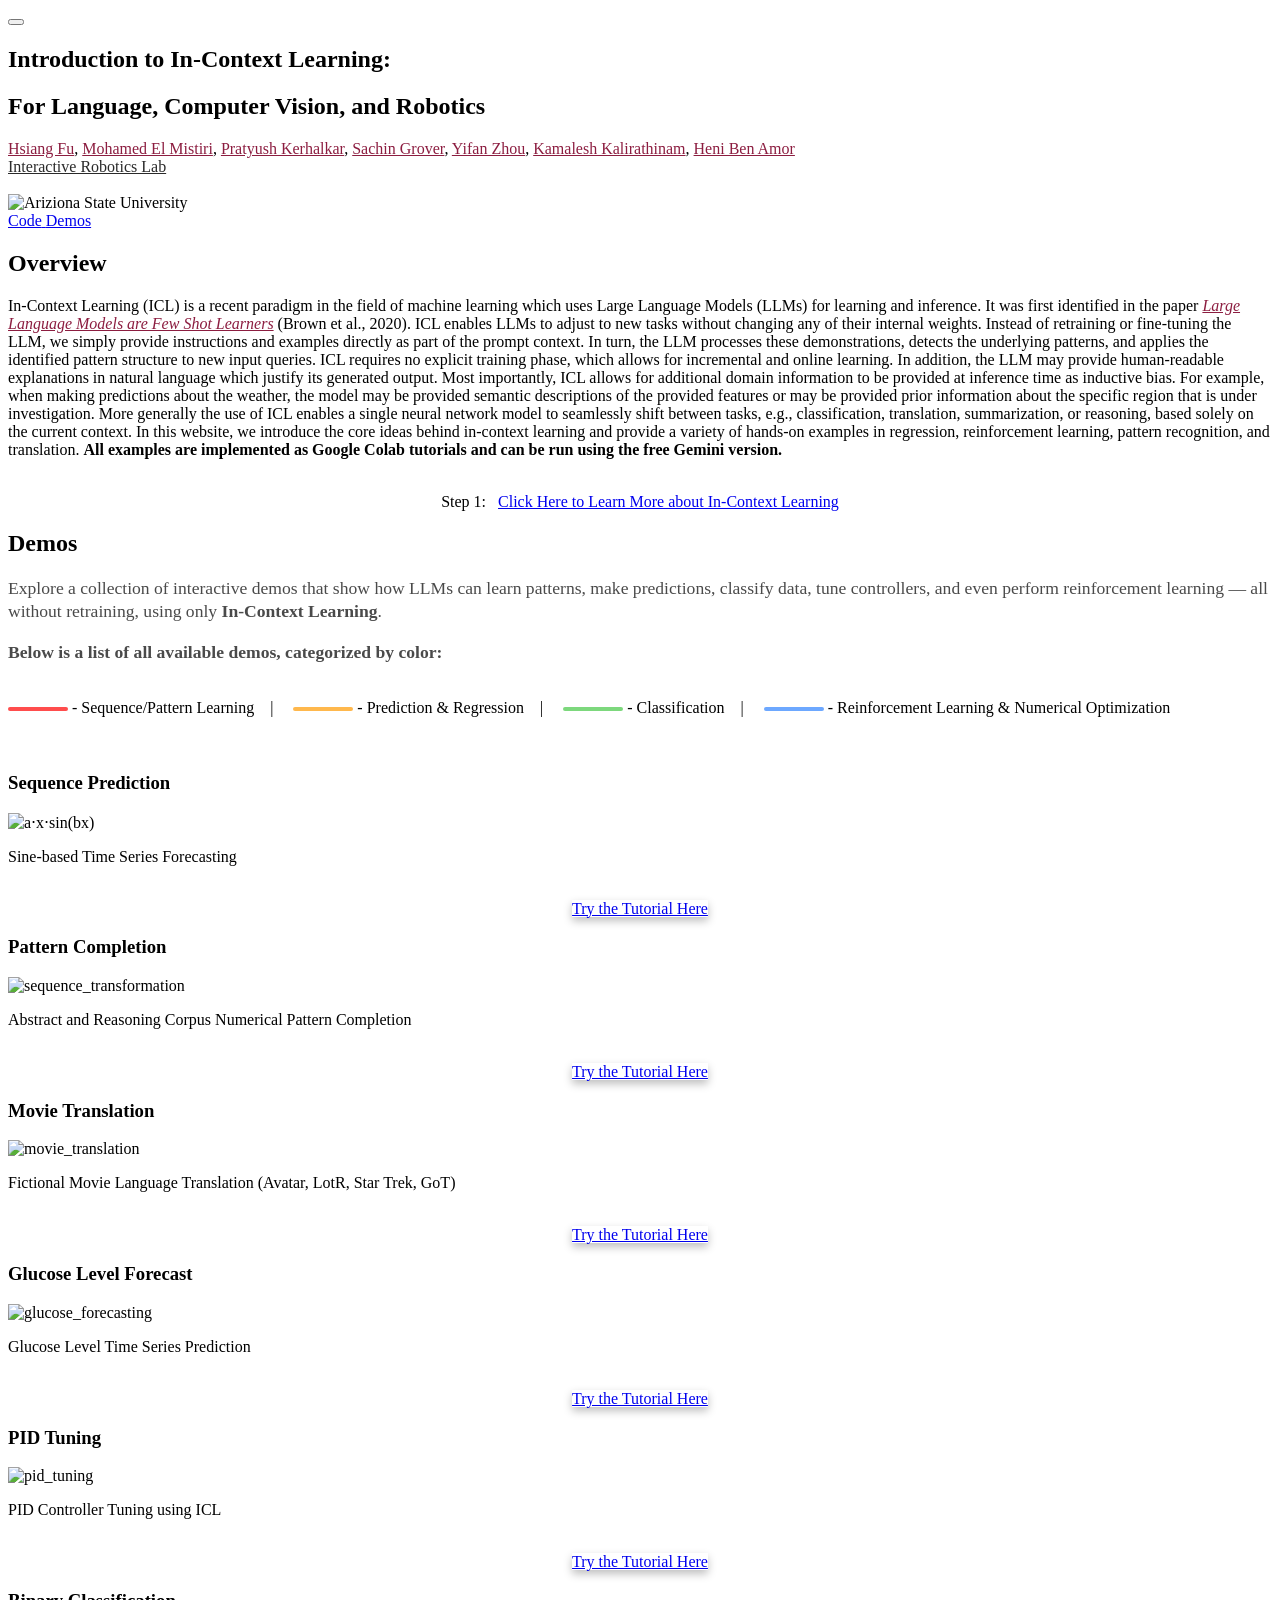
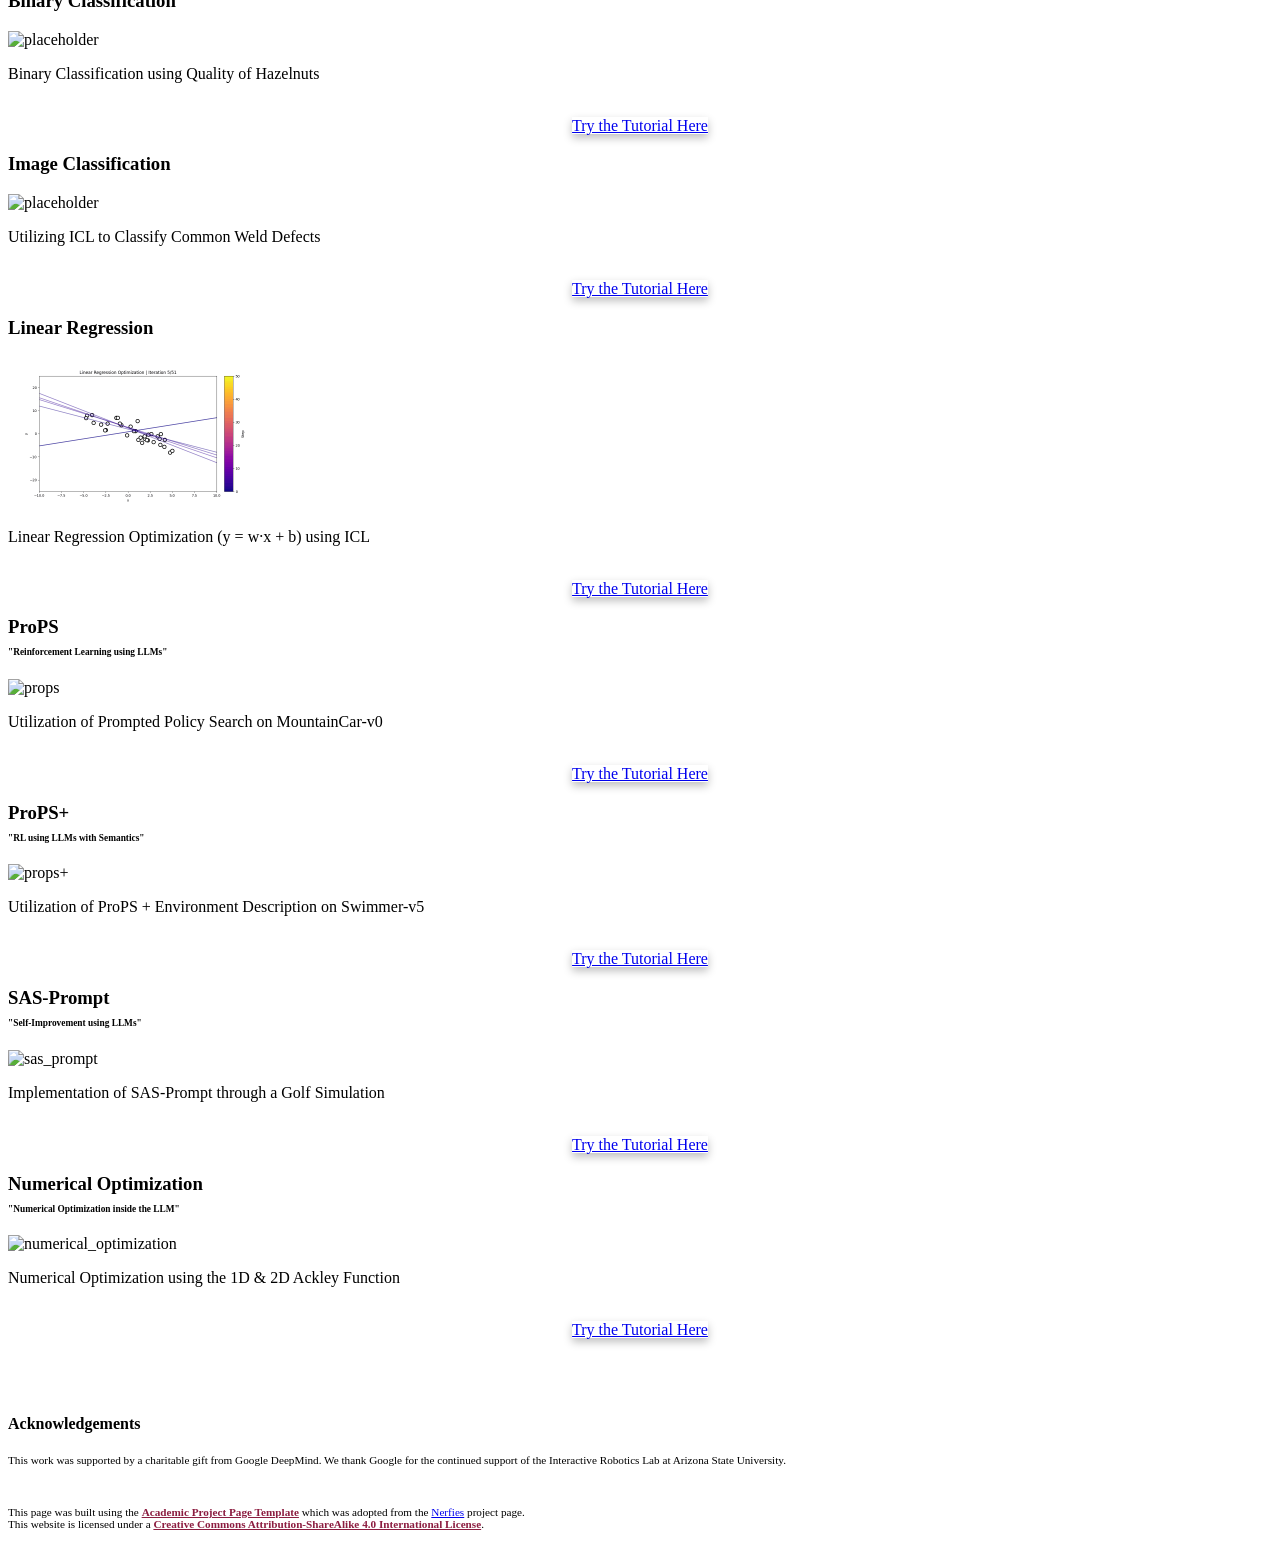
==== index.html @ 49992be2 "updated files" ====
<!DOCTYPE html>
<html lang="en">
<head>
  <!-- Google tag (gtag.js) -->
  <script async src="https://www.googletagmanager.com/gtag/js?id=G-8R92RZCDF8"></script>
  <script>
    window.dataLayer = window.dataLayer || [];
    function gtag(){dataLayer.push(arguments);}
    gtag('js', new Date());

    gtag('config', 'G-8R92RZCDF8');
  </script>
  <meta name="google-site-verification" content="Ns9hbmskQOAKLHHct6Vt-Nfh8nW8oqxbEW1YJyj5n0Y" />
  <meta charset="utf-8">
  <meta name="viewport" content="width=device-width, initial-scale=1">
  
  <!-- Primary Meta Tags -->
  <!-- TODO: Replace with your paper title and author names -->
  <meta name="title" content="Introduction to In-Context Learning - Hsiang Fu, Heni Ben Amor, Mohamed El Mistiri, Pratyush Kerhalkar">
  <!-- TODO: Write a compelling 150-160 character description of your research -->
  <meta name="description" content="BRIEF_DESCRIPTION_OF_YOUR_RESEARCH_CONTRIBUTION_AND_FINDINGS">
  <!-- TODO: Add 5-10 relevant keywords for your research area -->
  <meta name="keywords" content="machine learning, reinforcement Learning, in-context learning, artificial intelligence, computer vision">
  <!-- TODO: List all authors -->
  <meta name="author" content="Hsiang Fu, Heni Ben Amor, Mohamed El Mistiri, Pratyush Kerhalkar, Sachin Grover, Yifan Zhou">
  <meta name="robots" content="index, follow">
  <meta name="language" content="English">
  
  <!-- Open Graph / Facebook -->
  <meta property="og:type" content="article">
  <!-- TODO: Replace with your institution or lab name -->
  <meta property="og:site_name" content="Interactive Robotics Lab, Arizona State University">
  <!-- TODO: Same as paper title above -->
  <meta property="og:title" content="Introduction to In-Context Learning">
  <!-- TODO: Same as description above -->
  <meta property="og:description" content="Introduction to In-Context Learning">
  <!-- TODO: Replace with your actual website URL -->
  <meta property="og:url" content="https://YOUR_DOMAIN.com/YOUR_PROJECT_PAGE">
  
  <!-- TODO: Create a 1200x630px preview image and update path -->
  <meta property="og:image" content="https://YOUR_DOMAIN.com/static/images/social_preview.png">

  <meta property="og:image:width" content="1200">
  <meta property="og:image:height" content="630">
  <meta property="og:image:alt" content="Introduction to In-Context Learning">
  <meta property="article:published_time" content="2024-01-01T00:00:00.000Z">
  <meta property="article:author" content="Hsiang Fu">
  <meta property="article:author" content="Heni Ben Amor">
  <meta property="article:author" content="Mohamed El Mistiri">
  <meta property="article:author" content="Pratyush Kerhalkar">
  <meta property="article:section" content="Research">
  <meta property="article:tag" content="in-context learning">
  <meta property="article:tag" content="machine learning">

  <!-- Twitter -->
  <!-- <meta name="twitter:card" content="summary_large_image"> -->
  <!-- TODO: Replace with your lab/institution Twitter handle -->
  <meta name="twitter:site" content="@YOUR_TWITTER_HANDLE">
  <!-- TODO: Replace with first author's Twitter handle -->
  <meta name="twitter:creator" content="@AUTHOR_TWITTER_HANDLE">
  <!-- TODO: Same as paper title above -->
  <meta name="twitter:title" content="PAPER_TITLE">
  <!-- TODO: Same as description above -->
  <meta name="twitter:description" content="BRIEF_DESCRIPTION_OF_YOUR_RESEARCH_CONTRIBUTION_AND_FINDINGS">
  <!-- TODO: Same as social preview image above -->
  <meta name="twitter:image" content="https://YOUR_DOMAIN.com/static/images/social_preview.png">
  <meta name="twitter:image:alt" content="PAPER_TITLE - Research Preview">

  <!-- Academic/Research Specific -->
  <meta name="citation_title" content="Introduction to In-Context Learning">
  <meta name="citation_author" content="Fu, Hsiang">
  <meta name="citation_author" content="Ben Amor, Heni">
  <meta name="citation_author" content="El Mistiri, Mohamed">
  <meta name="citation_author" content="Kerhalkar, Pratyush">
  <meta name="citation_publication_date" content="2025">
  <meta name="citation_conference_title" content="CONFERENCE_NAME">
  <meta name="citation_pdf_url" content="https://YOUR_DOMAIN.com/static/pdfs/paper.pdf">
  
  <!-- Additional SEO -->
  <meta name="theme-color" content="#2563eb">
  <meta name="msapplication-TileColor" content="#2563eb">
  <meta name="apple-mobile-web-app-capable" content="yes">
  <meta name="apple-mobile-web-app-status-bar-style" content="default">
  
  <!-- Preconnect for performance -->
  <link rel="preconnect" href="https://fonts.googleapis.com">
  <link rel="preconnect" href="https://fonts.gstatic.com" crossorigin>
  <link rel="preconnect" href="https://ajax.googleapis.com">
  <link rel="preconnect" href="https://documentcloud.adobe.com">
  <link rel="preconnect" href="https://cdn.jsdelivr.net">


  <!-- TODO: Replace with your paper title and authors -->
  <title>Home - Introduction to In-Context Learning</title>
  
  <!-- Favicon and App Icons -->
  <link rel="icon" type="image/x-icon" href="static/images/favicon.ico">
  <link rel="apple-touch-icon" href="static/images/favicon.ico">
  
  <!-- Critical CSS - Load synchronously -->
  <link rel="stylesheet" href="static/css/bulma.min.css">
  <link rel="stylesheet" href="static/css/index.css">
  
  <!-- Non-critical CSS - Load asynchronously -->
  <link rel="preload" href="static/css/bulma-carousel.min.css" as="style" onload="this.onload=null;this.rel='stylesheet'">
  <link rel="preload" href="static/css/bulma-slider.min.css" as="style" onload="this.onload=null;this.rel='stylesheet'">
  <link rel="preload" href="static/css/fontawesome.all.min.css" as="style" onload="this.onload=null;this.rel='stylesheet'">
  <link rel="preload" href="https://cdn.jsdelivr.net/gh/jpswalsh/academicons@1/css/academicons.min.css" as="style" onload="this.onload=null;this.rel='stylesheet'">
  
  <!-- Fallback for browsers that don't support preload -->
  <noscript>
    <link rel="stylesheet" href="static/css/bulma-carousel.min.css">
    <link rel="stylesheet" href="static/css/bulma-slider.min.css">
    <link rel="stylesheet" href="static/css/fontawesome.all.min.css">
    
    <link rel="stylesheet" href="https://cdn.jsdelivr.net/gh/jpswalsh/academicons@1/css/academicons.min.css">
  </noscript>
  
  <!-- Fonts - Optimized loading -->
  <link href="https://fonts.googleapis.com/css?family=Google+Sans|Noto+Sans|Castoro" rel="stylesheet">
  
  <!-- Defer non-critical JavaScript -->
  <script defer src="https://ajax.googleapis.com/ajax/libs/jquery/3.5.1/jquery.min.js"></script>
  <script defer src="https://documentcloud.adobe.com/view-sdk/main.js"></script>
  <script defer src="static/js/fontawesome.all.min.js"></script>
  <script defer src="static/js/bulma-carousel.min.js"></script>
  <script defer src="static/js/bulma-slider.min.js"></script>
  <script defer src="static/js/index.js"></script>
  
  <!-- Structured Data for Academic Papers -->
  <script type="application/ld+json">
  {
    "@context": "https://schema.org",
    "@type": "ScholarlyArticle",
    "headline": "PAPER_TITLE",
    "description": "BRIEF_DESCRIPTION_OF_YOUR_RESEARCH_CONTRIBUTION_AND_FINDINGS",
    "author": [
      {
        "@type": "Person",
        "name": "Hsiang Fu",
        "affiliation": {
          "@type": "Interactive Robotics Lab",
          "name": "Arizona State University"
        }
      },
      {
        "@type": "Person",
        "name": "Heni Ben Amor",
        "affiliation": {
          "@type": "Interactive Robotics Lab",
          "name": "Arizona State University"
        }
      }
    ],
    "datePublished": "2025-11-27",
    "url": "https://YOUR_DOMAIN.com/YOUR_PROJECT_PAGE",
    "image": "https://YOUR_DOMAIN.com/static/images/social_preview.png",
    "keywords": ["KEYWORD1", "KEYWORD2", "KEYWORD3", "machine learning", "computer vision"],
    "abstract": "FULL_ABSTRACT_TEXT_HERE",
    "citation": "BIBTEX_CITATION_HERE",
    "isAccessibleForFree": true,
    "license": "https://creativecommons.org/licenses/by/4.0/",
    "mainEntity": {
      "@type": "WebPage",
      "@id": "https://YOUR_DOMAIN.com/YOUR_PROJECT_PAGE"
    },
    "about": [
      {
        "@type": "Thing",
        "name": "RESEARCH_AREA_1"
      },
      {
        "@type": "Thing", 
        "name": "RESEARCH_AREA_2"
      }
    ]
  }
  </script>
  
  <!-- Website/Organization Structured Data -->
  <script type="application/ld+json">
  {
    "@context": "https://schema.org",
    "@type": "Organization",
    "name": "INSTITUTION_OR_LAB_NAME",
    "url": "https://YOUR_INSTITUTION_WEBSITE.com",
    "logo": "https://YOUR_DOMAIN.com/static/images/favicon.ico",
    "sameAs": [
      "https://twitter.com/YOUR_TWITTER_HANDLE",
      "https://github.com/YOUR_GITHUB_USERNAME"
    ]
  }
  </script>
</head>
<body>


  <!-- Scroll to Top Button -->
  <button class="scroll-to-top" onclick="scrollToTop()" title="Scroll to top" aria-label="Scroll to top">
    <i class="fas fa-chevron-up"></i>
  </button>

  <main id="main-content">
  <section class="nerd" >
    <div class="nerd-body">
      <div class="container is-max-desktop">
        <div class="columns is-centered">
          <div class="column has-text-centered">
            <!-- TODO: Replace with your paper title -->
            <h1 class="title is-1 publication-title">Introduction to In-Context Learning:</h1>
            <h2 class="title is-2">For Language, Computer Vision, and Robotics</h2>
            <div class="is-size-5 publication-authors">
              <!-- TODO: Replace with your paper authors and their personal links -->
              <span class="author-block">
                <a href="https://hsiang-fu.github.io/" target="_blank" style="color: #8C1D40 !important;">Hsiang Fu</a>,</span>
              <span class="author-block">
                <a href="https://mohamedelmistiri.github.io/" target="_blank" style="color: #8C1D40 !important;">Mohamed El Mistiri</a>,</span>
              <span class="author-block">
                <a href="https://k-pratyush.github.io/" target="_blank" style="color: #8C1D40 !important;">Pratyush Kerhalkar</a>,</span>
              <span class="author-block">
                <a href="https://sachingrover211.github.io/" target="_blank" style="color: #8C1D40 !important;">Sachin Grover</a>,</span>
              <span class="author-block">
                <a href="https://yifanzhou.com/" target="_blank" style="color: #8C1D40 !important;">Yifan Zhou</a>,</span>
              <span class="author-block">
                <a href="https://scholar.google.com/citations?user=zAAmfKkAAAAJ&hl=en" target="_blank" style="color: #8C1D40 !important;">Kamalesh Kalirathinam</a>,</span>
              <span class="author-block">
                <a href="https://henibenamor.weebly.com/" target="_blank" style="color: #8C1D40 !important;">Heni Ben Amor</a></span>
            </div>
                  <div class="is-size-5 publication-authors-1">
                    <!-- TODO: Replace with your institution and conference/journal info -->
                    <span class="author-block"><a href="https://interactive-robotics.engineering.asu.edu/" target="_blank" style="color: #2a2a2a !important;">Interactive Robotics Lab</a></span>
                    <!-- TODO: Remove this line if no equal contribution -->
                    <!-- <span class="eql-cntrb"><small><br><sup>*</sup>Indicates Equal Contribution</small></span> -->
                     <br>
                     <br>
                     <img src="static/images/asu.png" alt="Ariziona State University" style="height: 50px;">
                  </div>

                  <div class="column has-text-centered">
                    <div class="publication-links">
                         <!-- TODO: Update with your arXiv paper ID -->
                      <span class="link-block">
                        <a href="https://github.com/hsiang-fu/icl_demos" target="_blank"
                        class="external-link button is-normal is-rounded is-dark">
                        <span class="icon">
                          <i class="fab fa-github"></i>
                        </span>
                        <span>Code</span>
                      </a>
                    </span>

                    <!-- TO REMOVE! -->
                    <span class="link-block">
                      <a href="https://drive.google.com/drive/folders/1NFf7mnk8v5Z3A2JeIBdeNt-ifKLDQEXW?usp=sharing" target="_blank"
                      class="external-link button is-normal is-rounded is-dark">
                      <span class="icon">
                        <i class="fab fa-google-drive"></i>
                      </span>
                      <span>Demos</span>
                    </a>
                  </span>
            </div>
          </div>
        </div>
      </div>
    </div>
  </div>
</section>


<!-- Paper abstract -->
<section class="section hero is-white">
  <div class="container is-max-desktop">
    <div class="columns is-centered has-text-centered">
      <div class="column is-six-sevenths">
        <h2 class="title is-3">Overview</h2>
        <div class="content has-text-justified" style="align-items: stretch;">
          <p>
            In-Context Learning (ICL) is a recent paradigm in the field of machine learning which uses Large Language Models (LLMs) for learning and inference. It was first identified in the paper <a href="https://arxiv.org/pdf/2005.14165" target="_blank" style="color: #8C1D40;"><i>Large Language Models are Few Shot Learners</i></a> (Brown et al., 2020). ICL enables LLMs to adjust to new tasks without changing any of their internal weights. Instead of retraining or fine-tuning the LLM, we simply provide instructions and examples directly as part of the prompt context. In turn, the LLM processes these demonstrations, detects the underlying patterns, and applies the identified pattern structure to new input queries. ICL requires no explicit training phase, which allows for incremental and online learning. In addition, the LLM may provide human-readable explanations in natural language which justify its generated output. Most importantly, ICL allows for additional domain information to be provided at inference time as inductive bias. For example, when making predictions about the weather, the model may be provided semantic descriptions of the provided features or may be provided prior information about the specific region that is under investigation. More generally the use of ICL enables a single neural network model to seamlessly shift between tasks, e.g., classification, translation, summarization, or reasoning, based solely on the current context. In this website, we introduce the core ideas behind in-context learning and provide a variety of hands-on examples in regression, reinforcement learning, pattern recognition, and translation. <strong>All examples are implemented as Google Colab tutorials and can be run using the free Gemini version.</strong>
          </p>
        </div>
        <br>
      </div>
    </div>
  </div>
<div class="column has-text-centered">
  <div class="publication-links">
    <span class="link-block" style="display: flex; align-items: center; justify-content: center; gap: 12px;">
      <span class="title is-4" style="margin: 0;">Step 1:</span>
      <a href="intro.html" class="external-link button is-normal is-rounded is-dark">
        <span class="icon">
          <i class="fas fa-terminal"></i>
        </span>
        <span>Click Here to Learn More about In-Context Learning</span>
      </a>
    </span>
  </div>
</div>
</section>
<!-- End paper abstract -->

<!-- Paper Demos -->
<section class="section hero is-white">
  <div class="container is-max-desktop">
    <div class="columns is-centered has-text-centered">
      <div class="column is-six-sevenths">
        <h2 class="title is-3 has-text-centered">Demos</h2>
        <div class="content has-text-centered" style="align-items: stretch;">
          <p style="font-size: 1.1rem; line-height: 1.3; color: #4A4A4A;">
            Explore a collection of interactive demos that show how LLMs can learn patterns, make predictions, classify data, tune controllers, and even perform reinforcement learning — all without retraining, using only <strong>In-Context Learning</strong>. 
          <p style="font-size: 1.1rem; line-height: 1.3; color: #4A4A4A;">
          <b>Below is a list of all available demos, categorized by color:</b>
        </p>
      </div>
    </div>
  </div>
  </div>
  <div class="container has-text-centered">
    <br>
      <span style="display:inline-block; width:60px; height:4px; background:#FF4D4D; border-radius:2px; vertical-align:middle;"></span> - Sequence/Pattern Learning<span>&emsp;</span>|<span>&emsp;</span>
      <span style="display:inline-block; width:60px; height:4px; background:#FFB84D; border-radius:2px; vertical-align:middle;"></span> - Prediction & Regression<span>&emsp;</span>|<span>&emsp;</span>
      <span style="display:inline-block; width:60px; height:4px; background:#7DD87D; border-radius:2px; vertical-align:middle;"></span> - Classification<span>&emsp;</span>|<span>&emsp;</span>
      <span style="display:inline-block; width:60px; height:4px; background:#6DA8FF; border-radius:2px; vertical-align:middle;"></span> - Reinforcement Learning & Numerical Optimization
    
    <br>
    <br>
    <br>
    <div class="columns is-multiline">

      <div class="column is-one-fourth">
        <div class="box has-text-centered" style="height: 100%;">
          <h3 class="title is-10 has-text-centered">Sequence Prediction</h3>
          <img src="static/images/sequence_completion_axsin(bx).gif" alt="a⋅x⋅sin(bx)">
          <p>Sine-based Time Series Forecasting</p>
          <br>
          <div align="center">
            <a href="https://colab.research.google.com/drive/1GSsmx1Ms5-RnfafRm6qGohgaVgyrSi0W?usp=sharing"
              target="_blank"
              class="external-link button is-normal is-rounded is-dark"
              style="box-shadow: 0 4px 8px rgba(0,0,0,0.25);">
              <span class="icon">
                <i class="fa fa-file"></i>
              </span>
              <span>Try the Tutorial Here</span>
            </a>
          </div>
        </div>
      </div>

      <div class="column is-one-fourth">
        <div class="box has-text-centered" style="height: 100%;">
          <h3 class="title is-10 has-text-centered">Pattern Completion</h3>
          <img src="static/images/sequence_transformation_example.png" alt="sequence_transformation" style="height: 150px;">
          <p>Abstract and Reasoning Corpus Numerical Pattern Completion</p>

          <br>
          <div align="center">
            <a href="https://colab.research.google.com/drive/1buA3TM0VWCR_8x3KT0ZzQnt0uEt3poIa?usp=sharing"
              target="_blank"
              class="external-link button is-normal is-rounded is-dark"
              style="box-shadow: 0 4px 8px rgba(0,0,0,0.25);">
              <span class="icon">
                <i class="fa fa-file"></i>
              </span>
              <span>Try the Tutorial Here</span>
            </a>
          </div>
        </div>
      </div>

      <div class="column is-one-fourth">
        <div class="box has-text-centered" style="height: 100%;">
          <h3 class="title is-10 has-text-centered">Movie Translation</h3>
          <img src="static/images/translations.png" alt="movie_translation" style="height: 150px;">
          <p>Fictional Movie Language Translation (Avatar, LotR, Star Trek, GoT)</p>

          <br>
          <div align="center">
            <a href="https://colab.research.google.com/drive/1YZzoJ5VnTLUdf9G0Yz2hgo0XL5IcAEDm?usp=sharing"
              target="_blank"
              class="external-link button is-normal is-rounded is-dark"
              style="box-shadow: 0 4px 8px rgba(0,0,0,0.25);">
              <span class="icon">
                <i class="fa fa-file"></i>
              </span>
              <span>Try the Tutorial Here</span>
            </a>
          </div>
        </div>
      </div>

      <div class="column is-one-fourth">
        <div class="box has-text-centered" style="height: 100%;">
          <h3 class="title is-11 has-text-centered" >Glucose Level Forecast</h3>
          <img src="static/images/glucose_prediction_1.png" alt="glucose_forecasting" style="height: 170px;">
          <p>Glucose Level Time Series Prediction</p>

          <br>
          <div align="center">
            <a href="https://colab.research.google.com/drive/1H9d4L6nRtwdMAzK74TMEHPhXP1jiWOwB?usp=sharing"
              target="_blank"
              class="external-link button is-normal is-rounded is-dark"
              style="box-shadow: 0 4px 8px rgba(0,0,0,0.25);">
              <span class="icon">
                <i class="fa fa-file"></i>
              </span>
              <span>Try the Tutorial Here</span>
            </a>
          </div>
        </div>
      </div>

      <div class="column is-one-fourth">
        <div class="box has-text-centered" style="height: 100%;">
          <h3 class="title is-14 has-text-centered">PID Tuning</h3>
          <img src="static/images/pid_tuning.png" alt="pid_tuning" style="height: 170px;">
          <p>PID Controller Tuning using ICL</p>

          <br>
          <div align="center">
            <a href="https://colab.research.google.com/drive/1-i77JAvwwk8y8V0UahxwJhpEOShaMzIN?usp=sharing"
              target="_blank"
              class="external-link button is-normal is-rounded is-dark"
              style="box-shadow: 0 4px 8px rgba(0,0,0,0.25);">
              <span class="icon">
                <i class="fa fa-file"></i>
              </span>
              <span>Try the Tutorial Here</span>
            </a>
          </div>
        </div>
      </div>

      <div class="column is-one-fourth">
        <div class="box has-text-centered" style="height: 100%;">
          <h3 class="title is-12 has-text-centered">Binary Classification</h3>
          <img src="static/images/binary_classification.png" alt="placeholder" style="height: 150px;">
          <p>Binary Classification using Quality of Hazelnuts</p>

          <br>
          <div align="center">
            <a href="https://colab.research.google.com/drive/188FsxIqfm_zZ809XpHWt1dpV0eWcCR2L?usp=sharing"
              target="_blank"
              class="external-link button is-normal is-rounded is-dark"
              style="box-shadow: 0 4px 8px rgba(0,0,0,0.25);">
              <span class="icon">
                <i class="fa fa-file"></i>
              </span>
              <span>Try the Tutorial Here</span>
            </a>
          </div>
        </div>
      </div>

      <div class="column is-one-fourth">
        <div class="box has-text-centered" style="height: 100%;">
          <h3 class="title is-12 has-text-centered">Image Classification</h3>
          <img src="static/images/weld_defects.png" alt="placeholder" style="height: 150px;">
          <p>Utilizing ICL to Classify Common Weld Defects</p>

          <br>
          <div align="center">
            <a href="https://colab.research.google.com/drive/1z-_mY-IYXp1E1P8TlnKk1wSeEk5Ly6pL?usp=sharing"
              target="_blank"
              class="external-link button is-normal is-rounded is-dark"
              style="box-shadow: 0 4px 8px rgba(0,0,0,0.25);">
              <span class="icon">
                <i class="fa fa-file"></i>
              </span>
              <span>Try the Tutorial Here</span>
            </a>
          </div>
        </div>
      </div>


      <div class="column is-one-fourth">
        <div class="box has-text-centered" style="height: 100%;">
          <h3 class="title is-11 has-text-centered">Linear Regression</h3>
          <img src="static/images/linear_regression.gif" alt="linear_regression" style="height: 150px;">
          <p>Linear Regression Optimization (y = w·x + b) using ICL</p>

          <br>
          <div align="center">
            <a href="https://colab.research.google.com/drive/15i2-DoPTyb_LOV5EmRkna3efJCpbkN5o?usp=sharing"
              target="_blank"
              class="external-link button is-normal is-rounded is-dark"
              style="box-shadow: 0 4px 8px rgba(0,0,0,0.25);">
              <span class="icon">
                <i class="fa fa-file"></i>
              </span>
              <span>Try the Tutorial Here</span>
            </a>
          </div>
        </div>
      </div>


      <div class="column is-one-fourth">
        <div class="box has-text-centered" style="height: 100%;">
          <h3 class="title is-14 has-text-centered">ProPS<br>
            <span style="font-size: 0.5em;">"Reinforcement Learning using LLMs"</span>
          </h3>
          <img src="static/images/mountain_car.gif" alt="props" style="height: 150px;">
          <p>Utilization of Prompted Policy Search on MountainCar-v0</p>

          <br>
          <div align="center">
            <a href="https://colab.research.google.com/drive/1jM3X1va2hkoewPUAtGxAAEeYndSoB9ey?usp=sharing"
              target="_blank"
              class="external-link button is-normal is-rounded is-dark"
              style="box-shadow: 0 4px 8px rgba(0,0,0,0.25);">
              <span class="icon">
                <i class="fa fa-file"></i>
              </span>
              <span>Try the Tutorial Here</span>
            </a>
          </div>
        </div>
      </div>

      <div class="column is-one-fourth">
        <div class="box has-text-centered" style="height: 100%;">
          <h3 class="title is-14 has-text-centered">ProPS+<br>
            <span style="font-size: 0.5em;">"RL using LLMs with Semantics"</span>
          </h3>
          <img src="static/images/swimmer.gif" alt="props+" style="height: 150px;">
          <p>Utilization of ProPS + Environment Description on Swimmer-v5</p>

          <br>
          <div align="center">
            <a href="https://colab.research.google.com/drive/1QPdc9foXzIj-NlY0z5hBqKwfxIF5tQOp?usp=sharing"
              target="_blank"
              class="external-link button is-normal is-rounded is-dark"
              style="box-shadow: 0 4px 8px rgba(0,0,0,0.25);">
              <span class="icon">
                <i class="fa fa-file"></i>
              </span>
              <span>Try the Tutorial Here</span>
            </a>
          </div>
        </div>
      </div>

      <div class="column is-one-fourth">
        <div class="box has-text-centered" style="height: 100%;">
          <h3 class="title is-14 has-text-centered">SAS-Prompt<br>
            <span style="font-size: 0.5em;">"Self-Improvement using LLMs"</span>
          </h3>
          <img src="static/images/golf_robot.gif" alt="sas_prompt" style="height: 150px;">
          <p>Implementation of SAS-Prompt through a Golf Simulation</p>

          <br>
          <div align="center">
            <a href="https://colab.research.google.com/drive/187PwBsrodSKbdU-7j5L5AVfw832tXOZ8?usp=sharing"
              target="_blank"
              class="external-link button is-normal is-rounded is-dark"
              style="box-shadow: 0 4px 8px rgba(0,0,0,0.25);">
              <span class="icon">
                <i class="fa fa-file"></i>
              </span>
              <span>Try the Tutorial Here</span>
            </a>
          </div>
        </div>
      </div>

      <div class="column is-one-fourth">
        <div class="box has-text-centered" style="height: 100%;">
          <h3 class="title is-14 has-text-centered">Numerical Optimization <br>
            <span style="font-size: 0.5em;">"Numerical Optimization inside the LLM"</span>
          </h3>
          <img src="static/images/numerical_optimization.gif" alt="numerical_optimization" style="height: 150px;">
          <p>Numerical Optimization using the 1D & 2D Ackley Function</p>

          <br>
          <div align="center">
            <a href="https://colab.research.google.com/drive/1wycQA14rN1Hb5JFN8gXiimqYzdE7sOnO?usp=sharing"
              target="_blank"
              class="external-link button is-normal is-rounded is-dark"
              style="box-shadow: 0 4px 8px rgba(0,0,0,0.25);">
              <span class="icon">
                <i class="fa fa-file"></i>
              </span>
              <span>Try the Tutorial Here</span>
            </a>
          </div>
        </div>
      </div>
    </div>
  </div>
    <br>
  <br>
  <br>
</section>
  <!-- Demos for all 12 blocks -->

<!-- <section class="section hero is-light">
  <div class="container">
      <div class="column is-six-sevenths">
        <div class="content has-text-centered">
          
        </div>
      </div>
  </div>
</section> -->


<section class="section hero is-light">
  <div class="container">
      <div class="column is-six-sevenths">
        <div class="content has-text-centered">
          <h4>Acknowledgements</h4>
          <p style="font-size: 0.7rem;">
            This work was supported by a charitable gift from Google DeepMind. We thank Google for the continued support of the Interactive Robotics Lab at Arizona State University. 
           </p>
           <br>
          <p style="font-size: 0.7rem;">
            This page was built using the <a href="https://github.com/eliahuhorwitz/Academic-project-page-template" target="_blank" style="color: #8C1D40 !important;"><strong>Academic Project Page Template</strong></a> which was adopted from the <a href="https://nerfies.github.io" target="_blank">Nerfies</a> project page.
            <br> This website is licensed under a <a rel="license"  href="http://creativecommons.org/licenses/by-sa/4.0/" target="_blank" style="color: #8C1D40 !important;"><strong>Creative Commons Attribution-ShareAlike 4.0 International License</strong></a>.
          </p>
        </div>
      </div>
  </div>
</section>

<!-- Statcounter tracking code -->
  
<!-- You can add a tracker to track page visits by creating an account at statcounter.com -->

    <!-- End of Statcounter Code -->

<script>
  const objectives = [
    { name: "One", image: "static/images/sequence_transformation_1.png" },
    { name: "Two", image: "static/images/sequence_transformation_2.png" },
    { name: "Three", image: "static/images/sequence_transformation_3.png" },
    { name: "Four", image: "static/images/sequence_transformation_4.png" },
  ];

  let currentIndex = 0;

  function updateGlobalIndex(direction) {
    currentIndex = (currentIndex + direction + objectives.length) % objectives.length;
    const { name, image } = objectives[currentIndex];
    document.getElementById("displayedImage").src = image;
    document.getElementById("objectiveText").textContent = `Task ${name}`;
  }
</script>

  </body>
  </html>
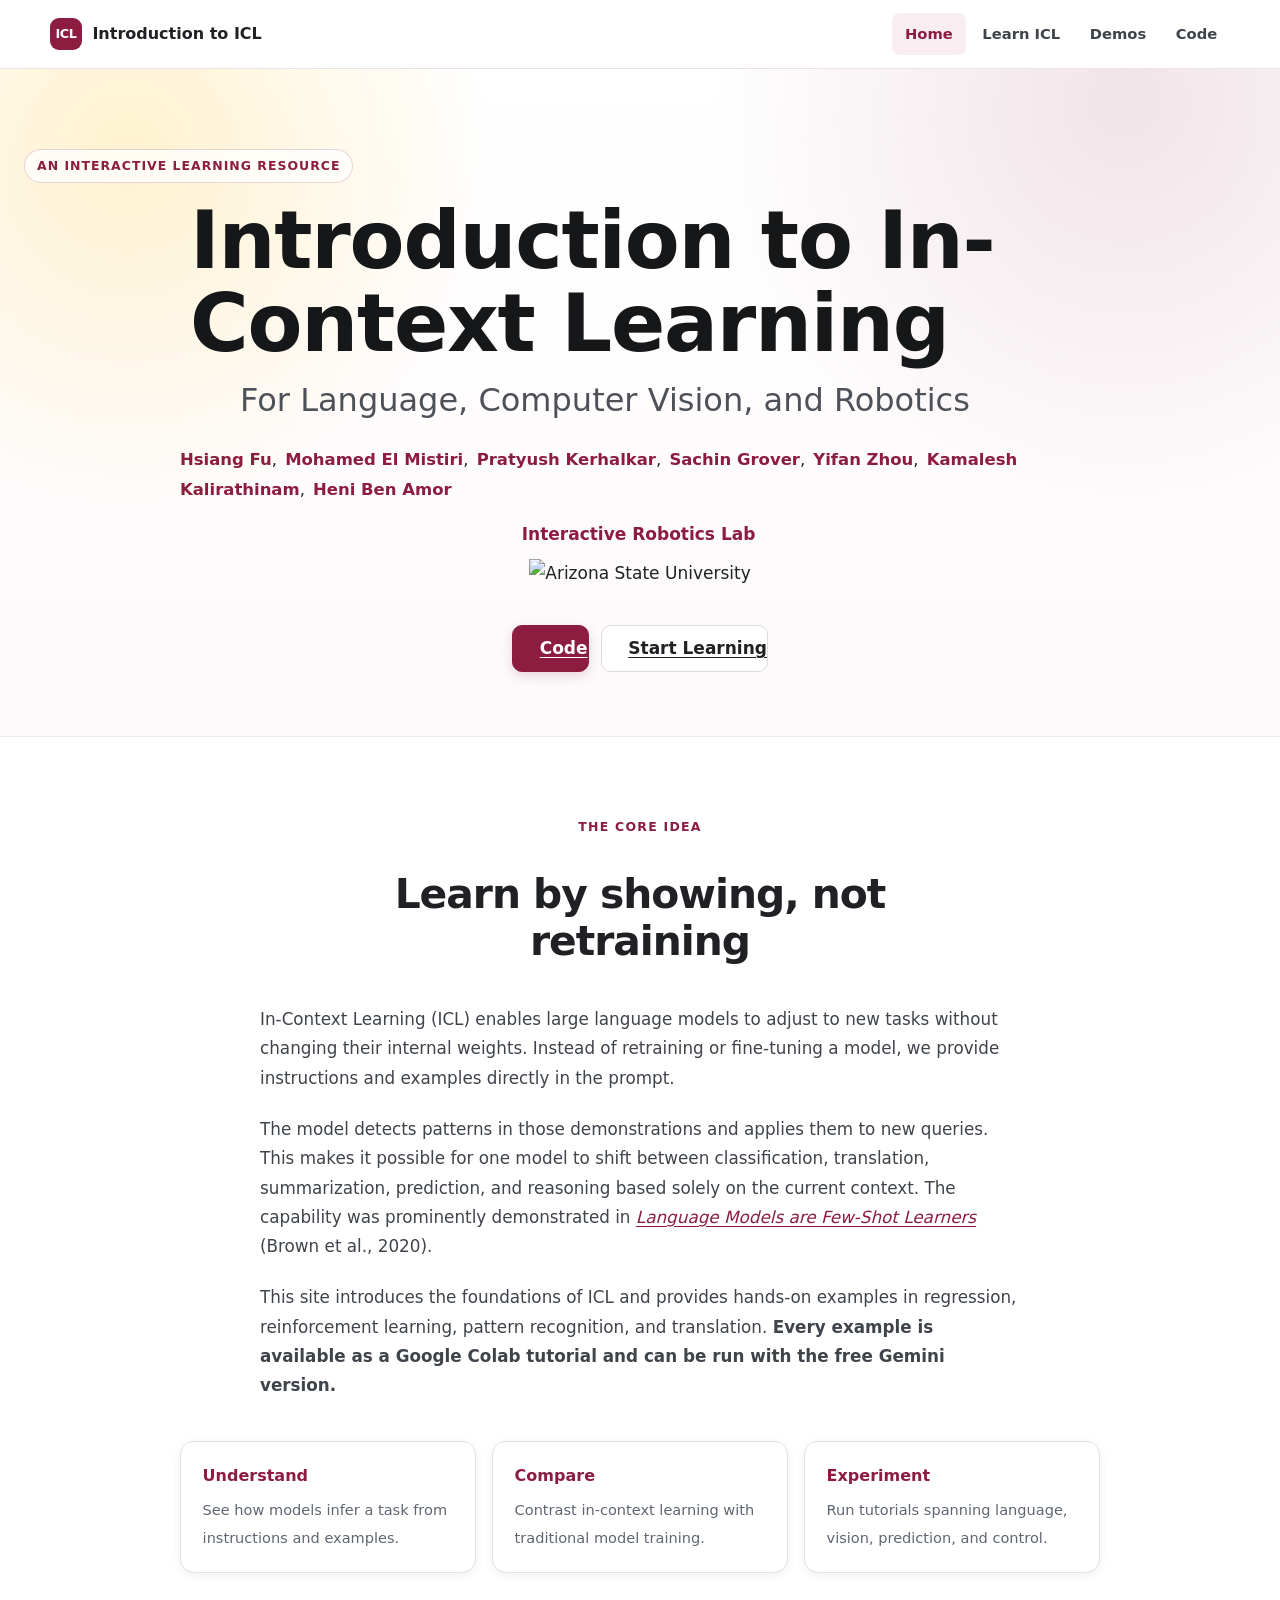
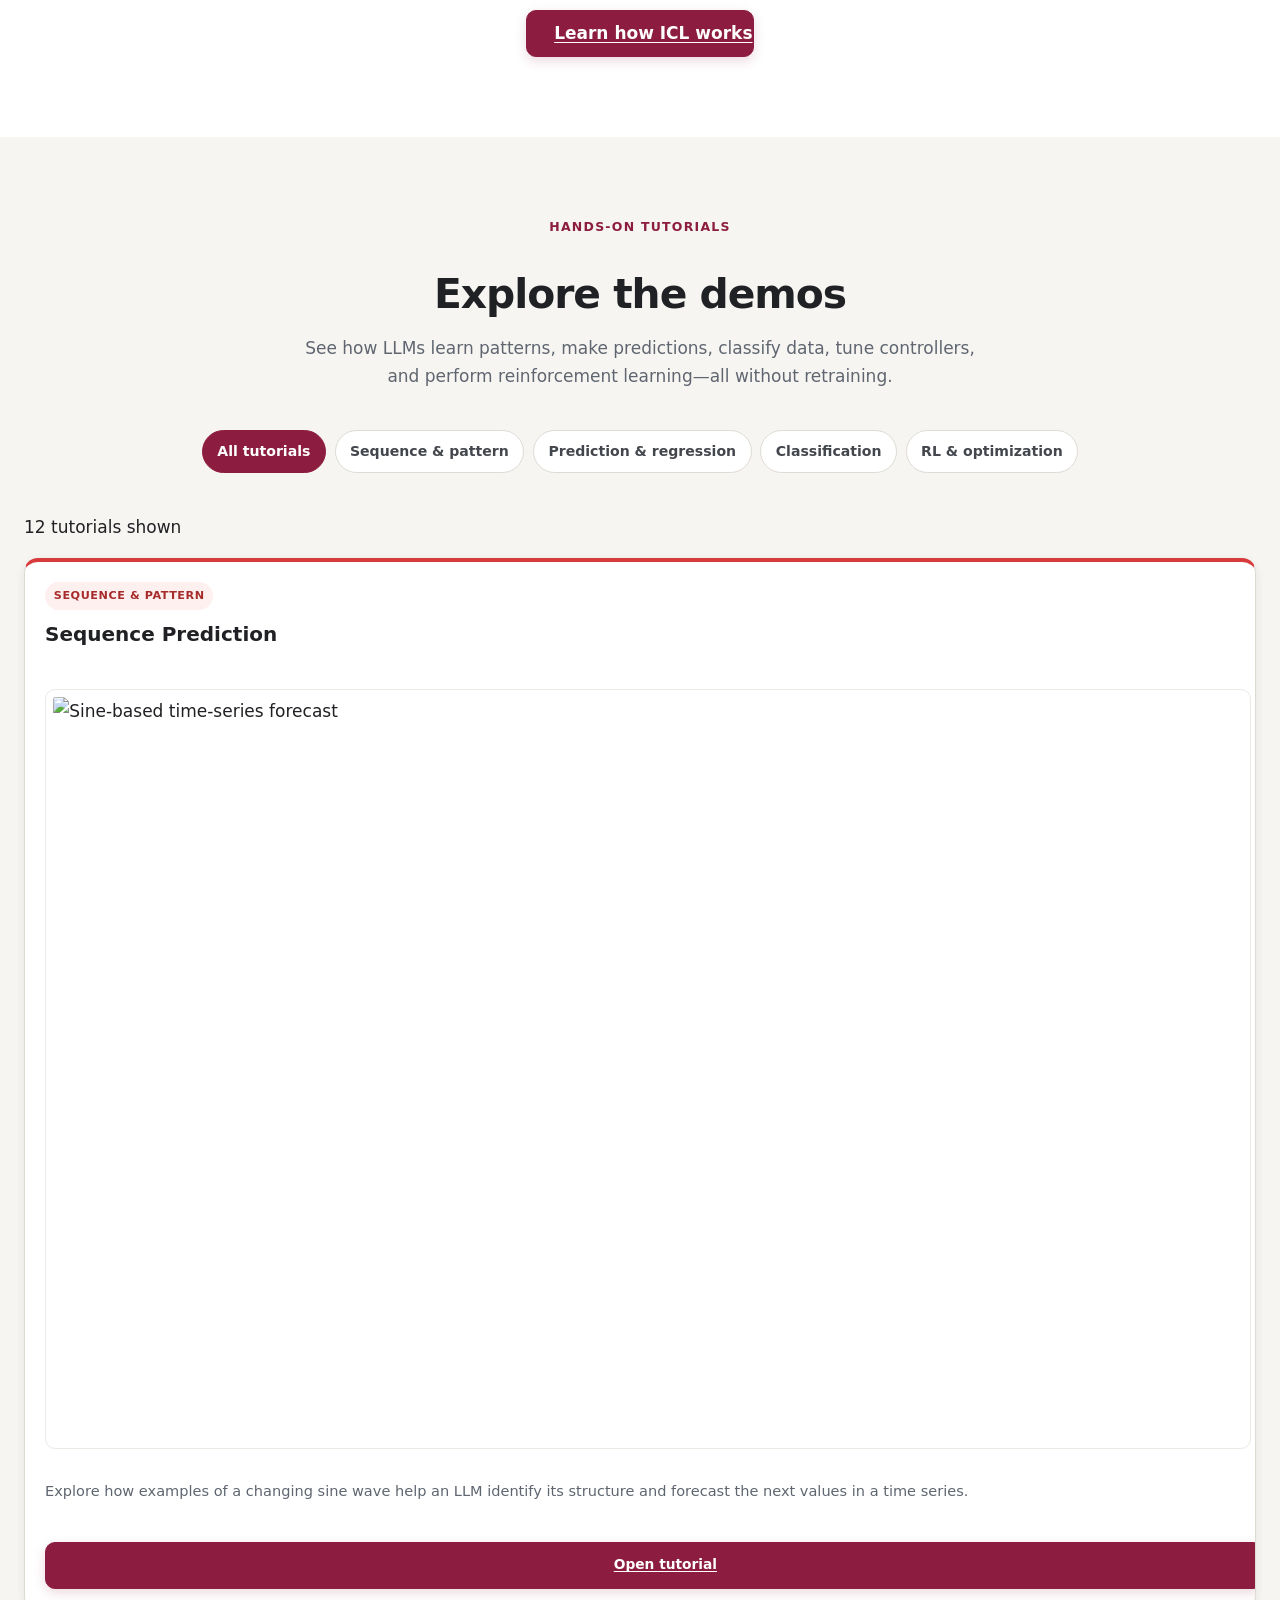
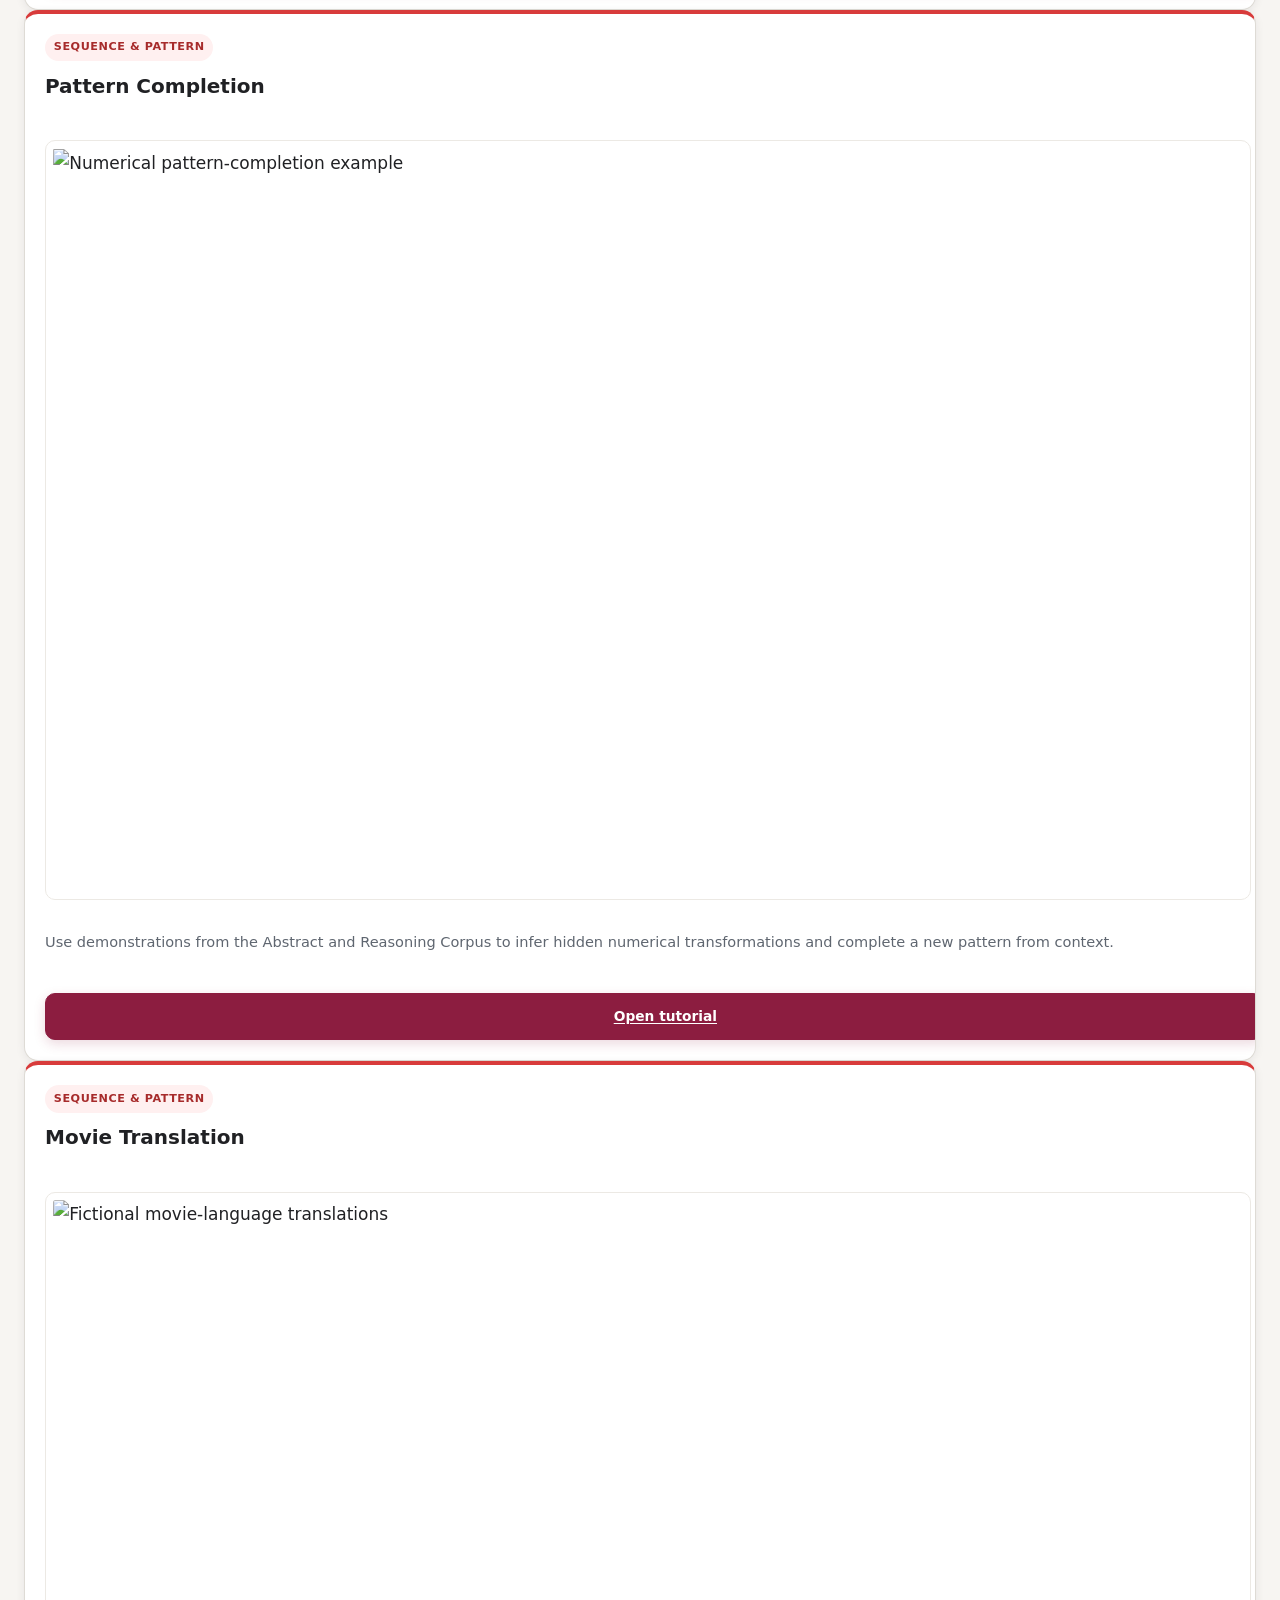
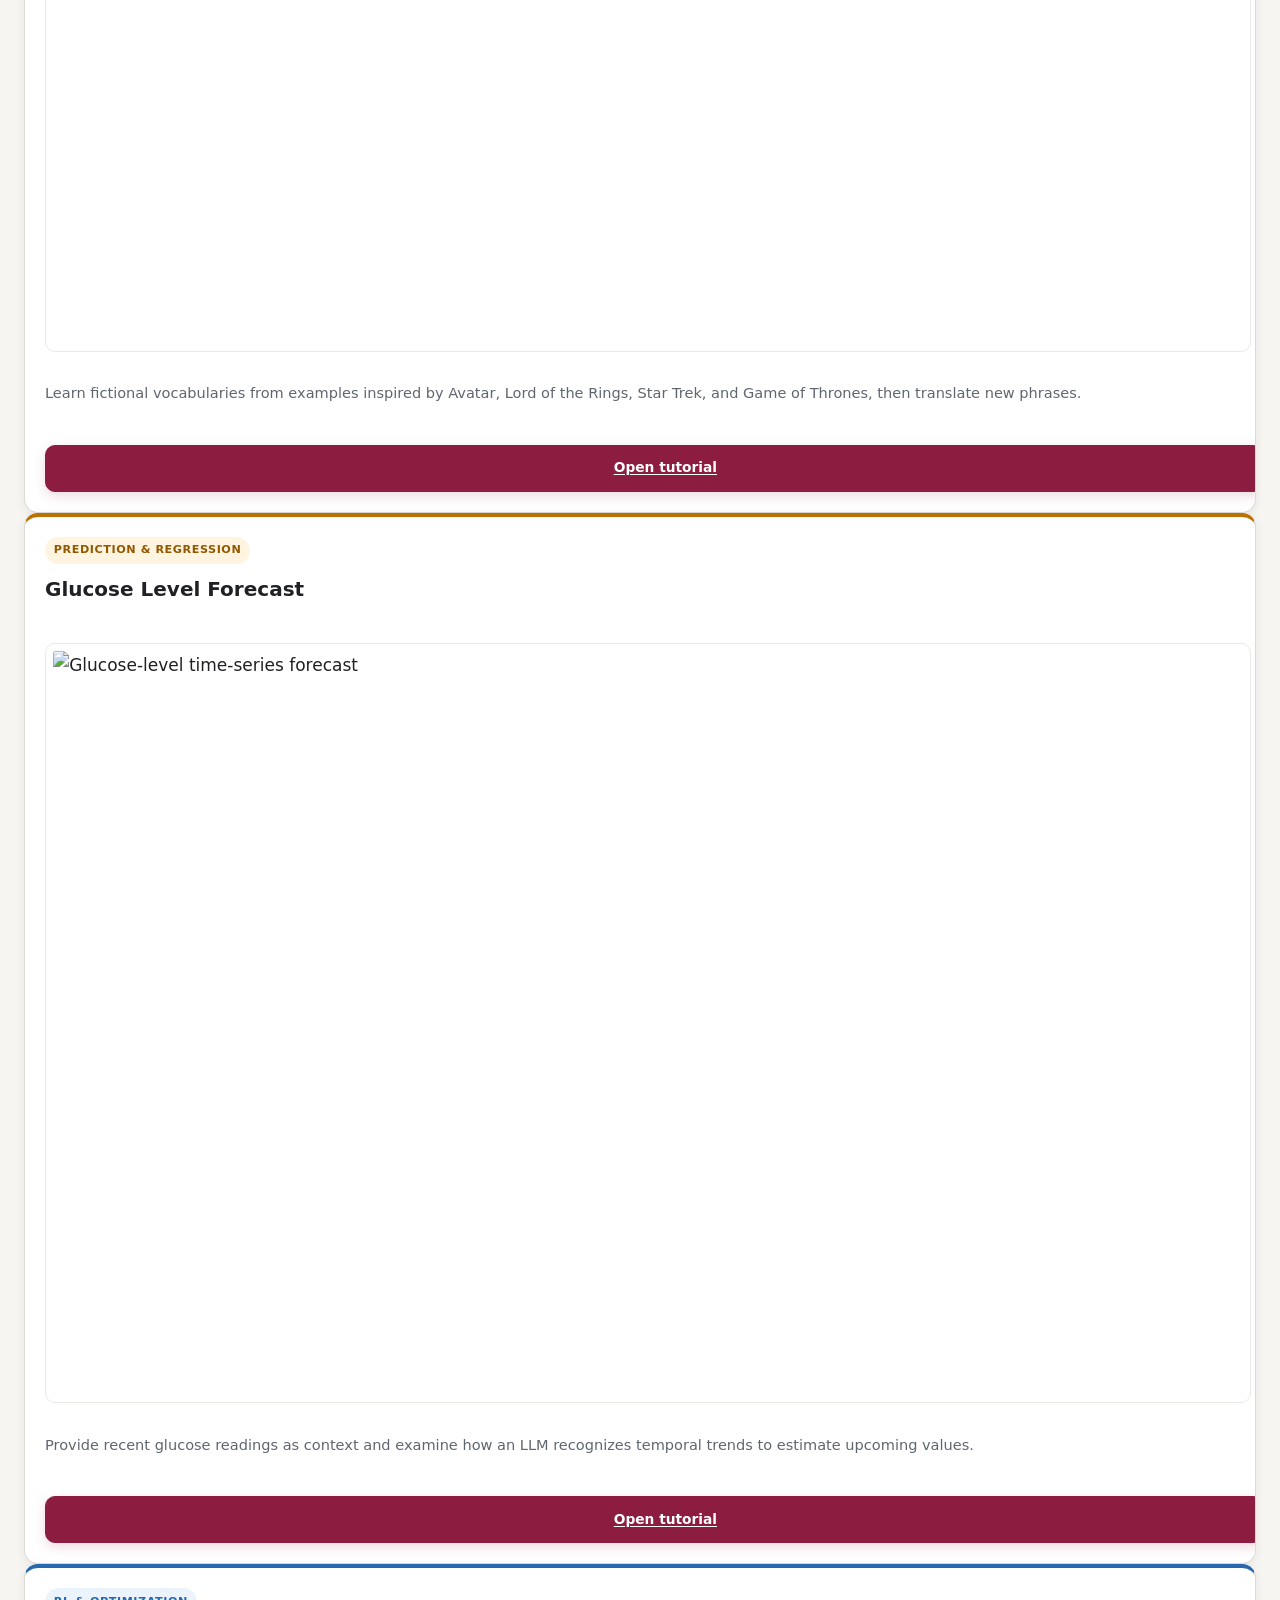
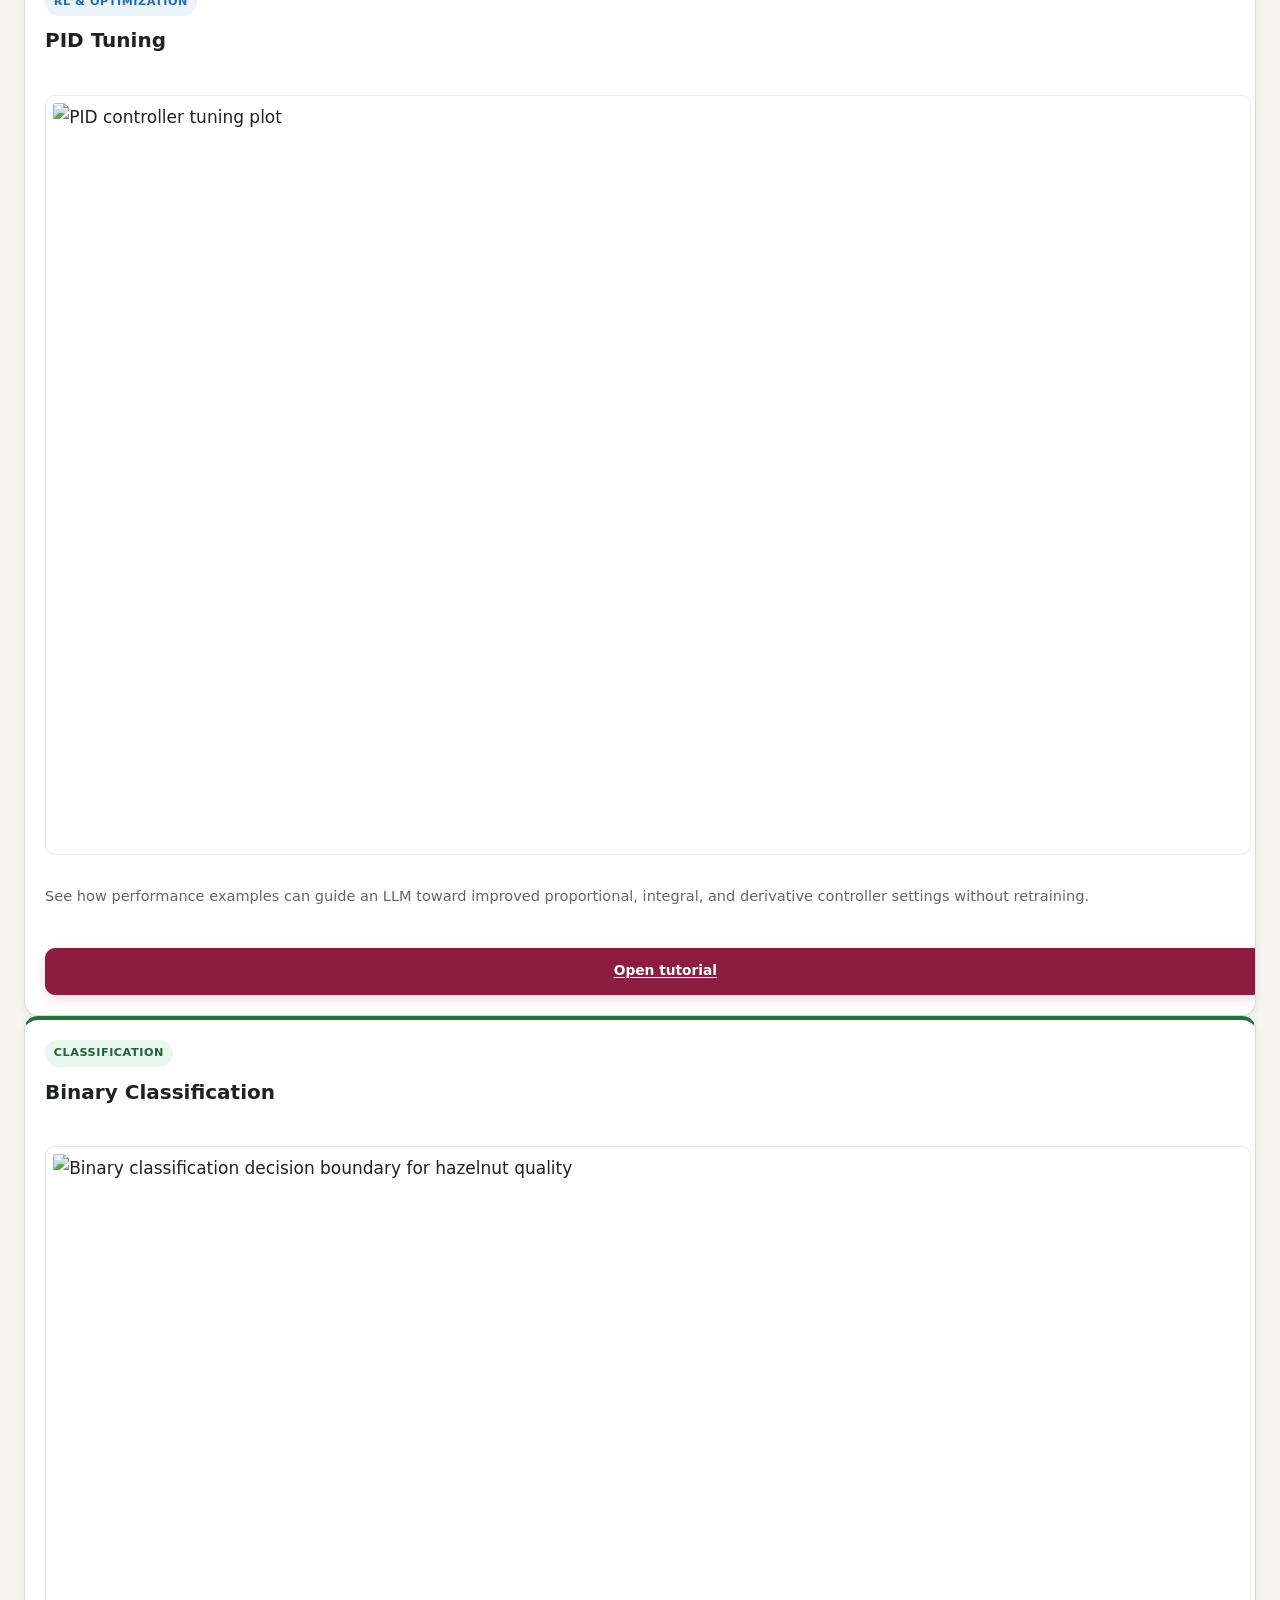
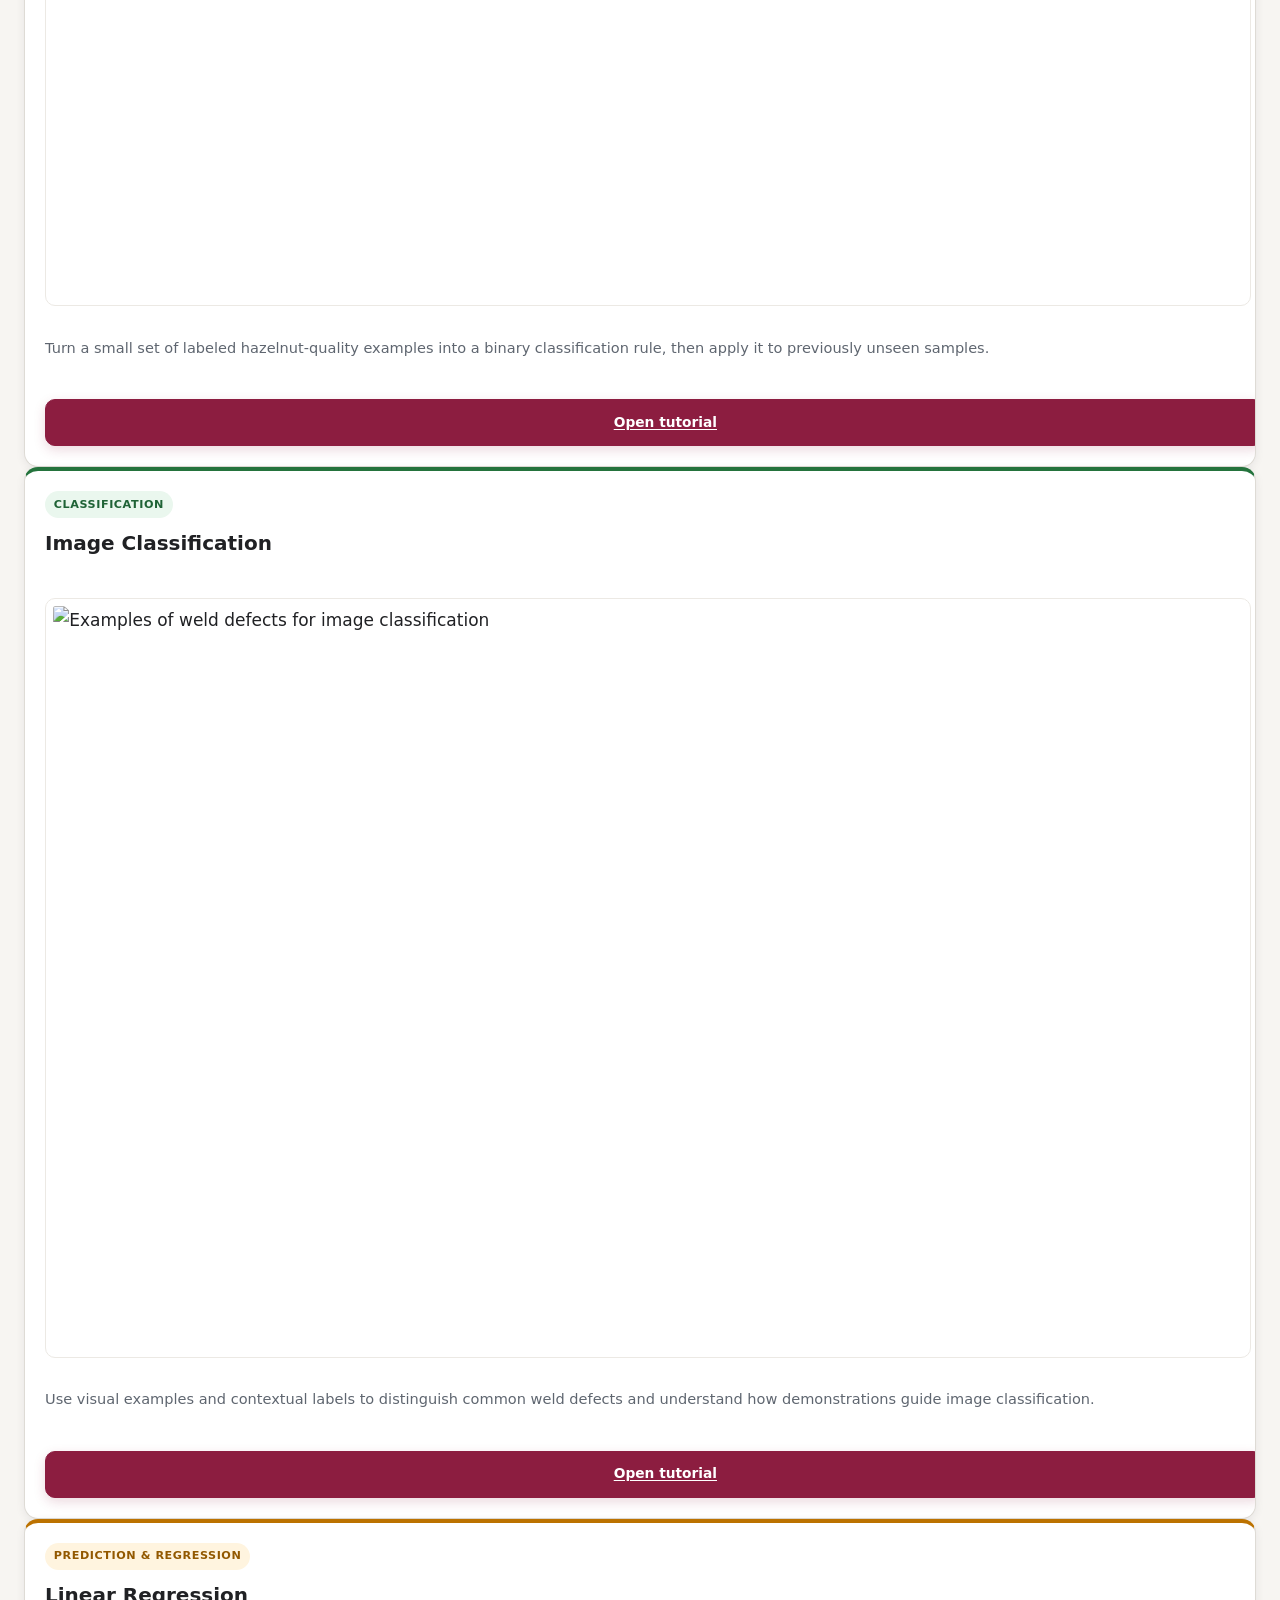
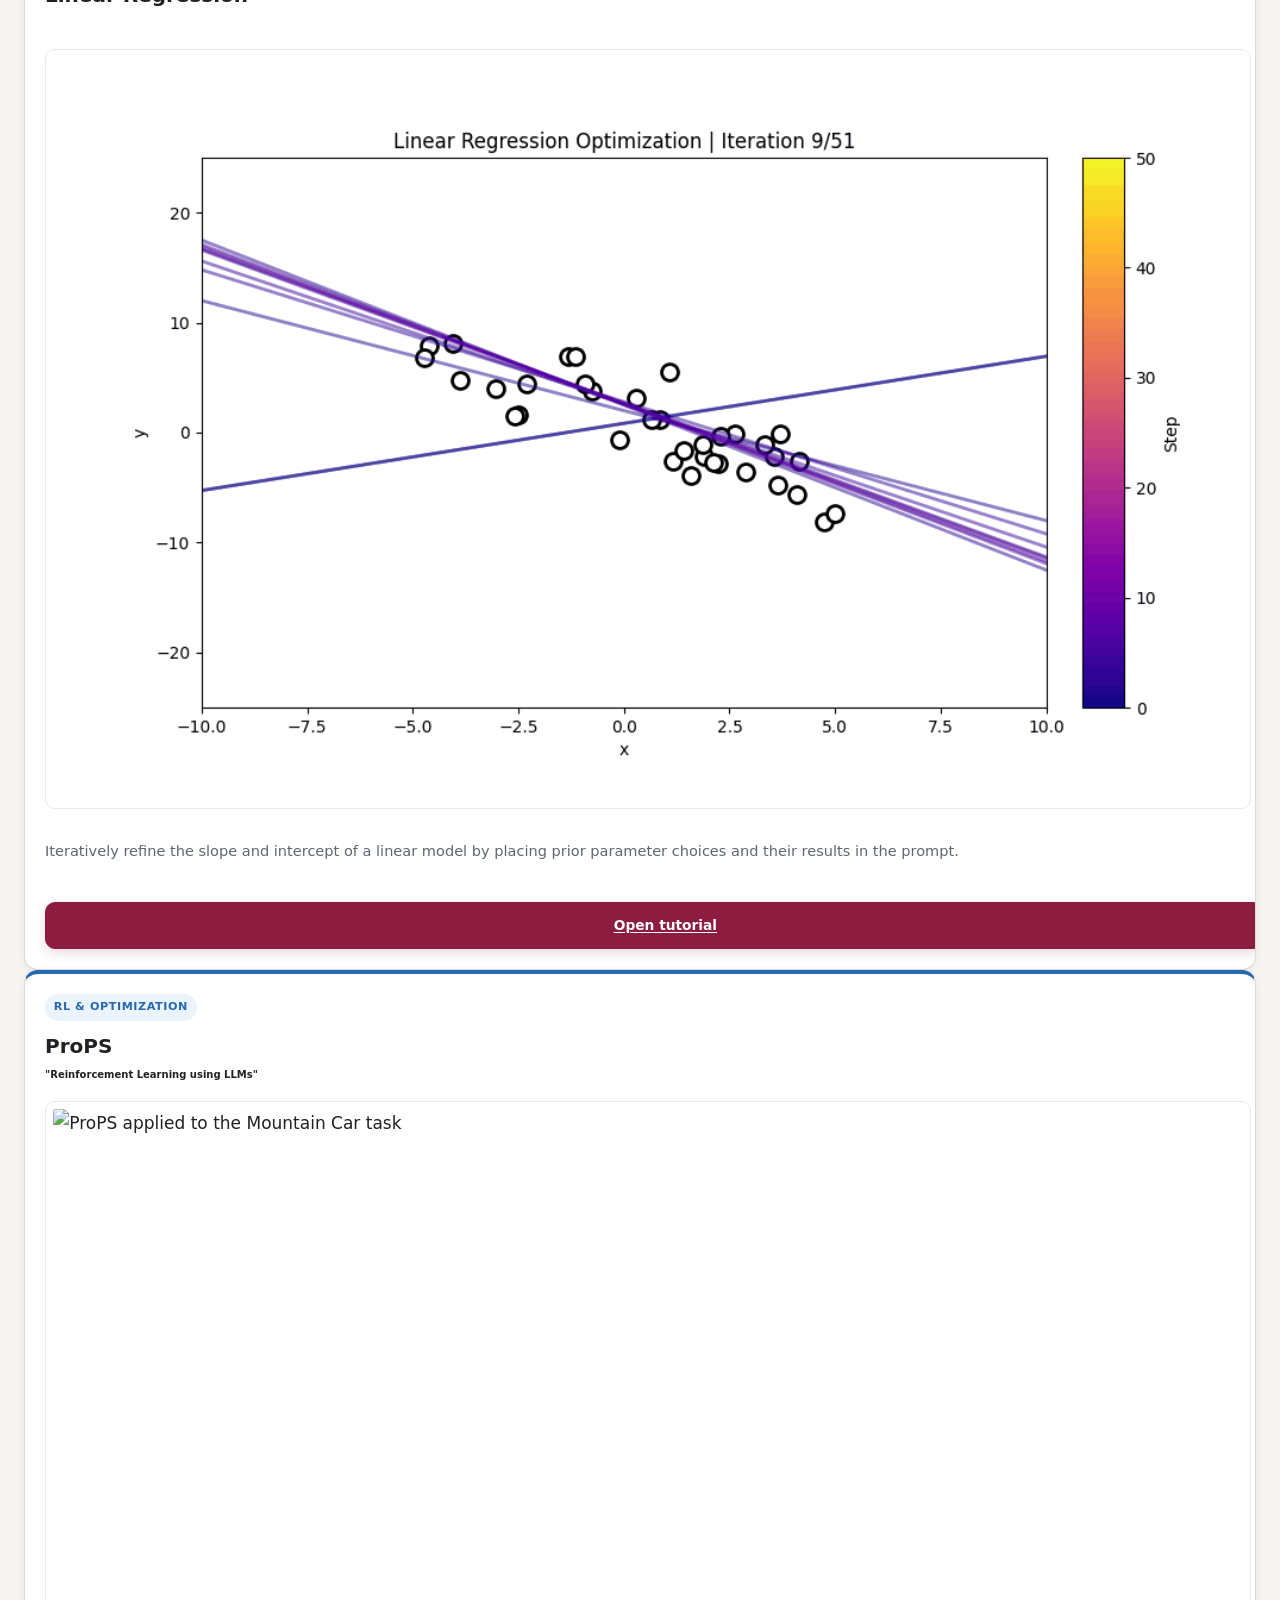
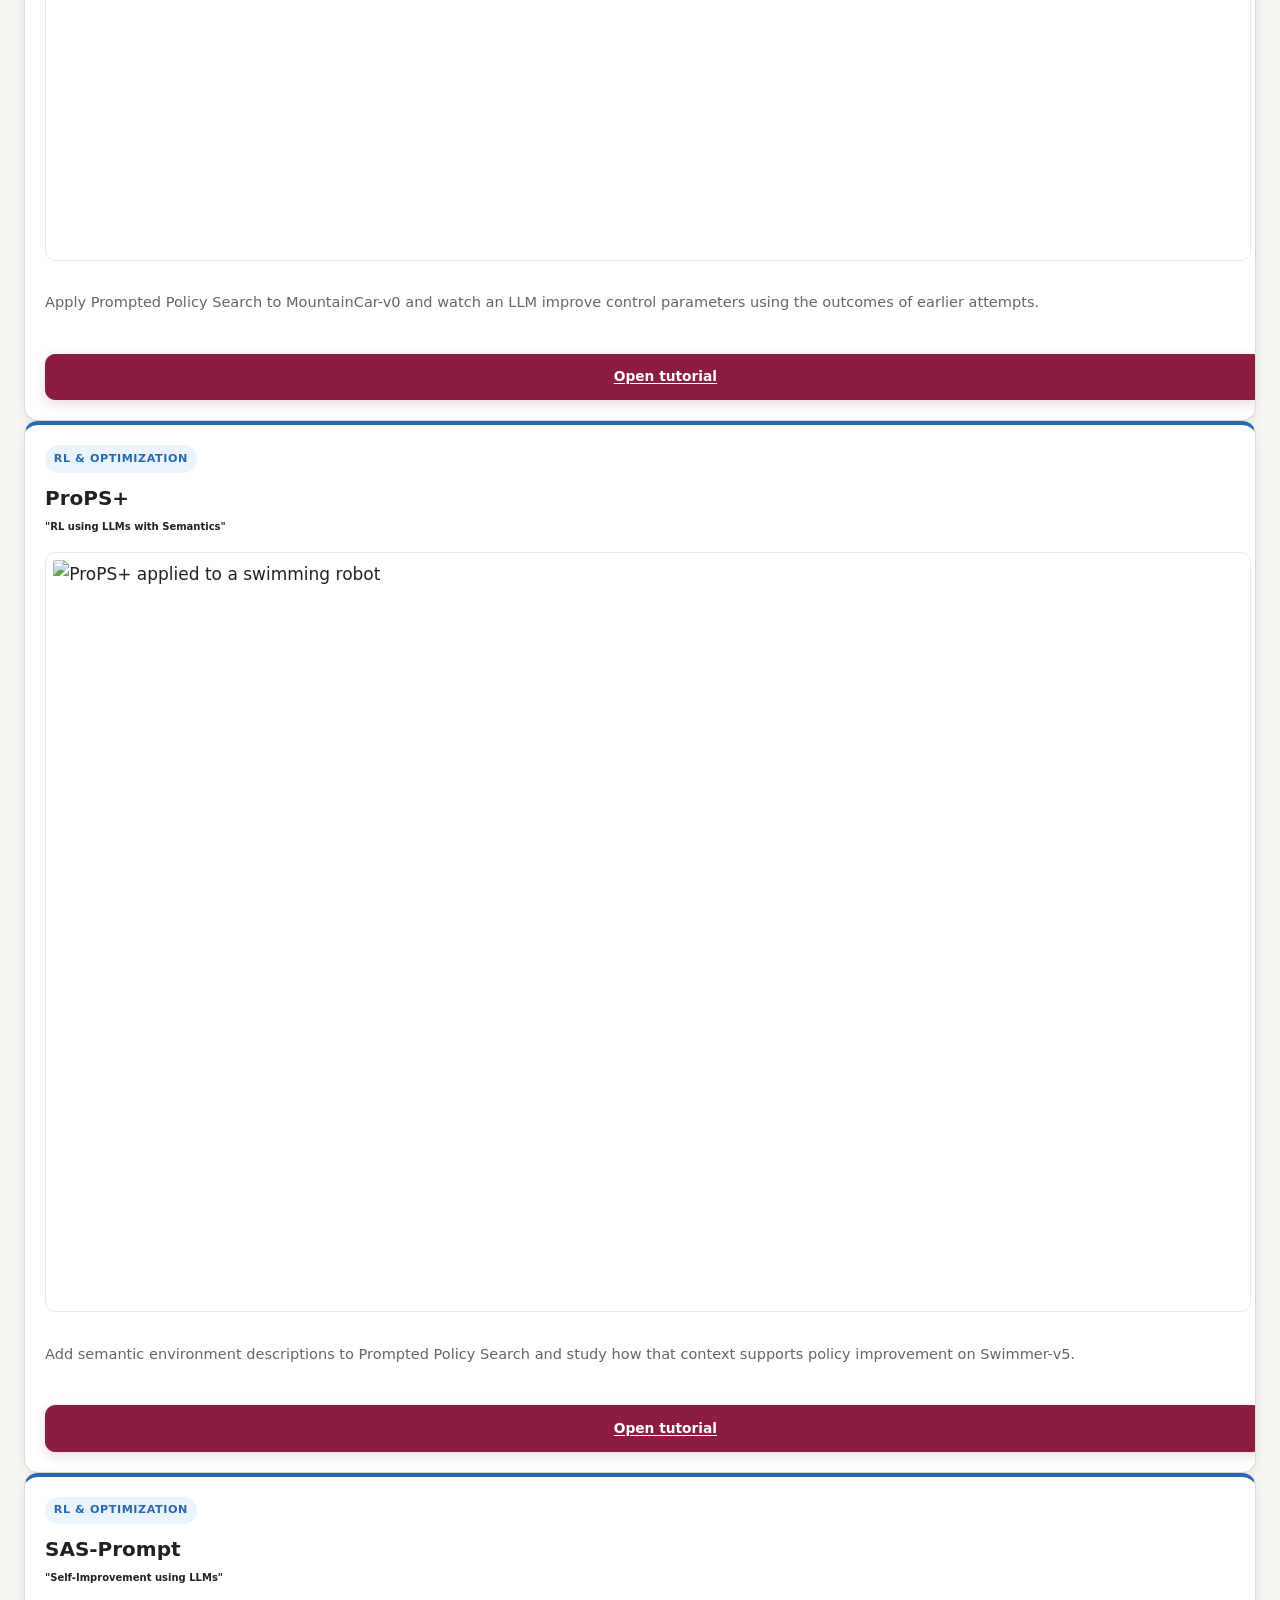
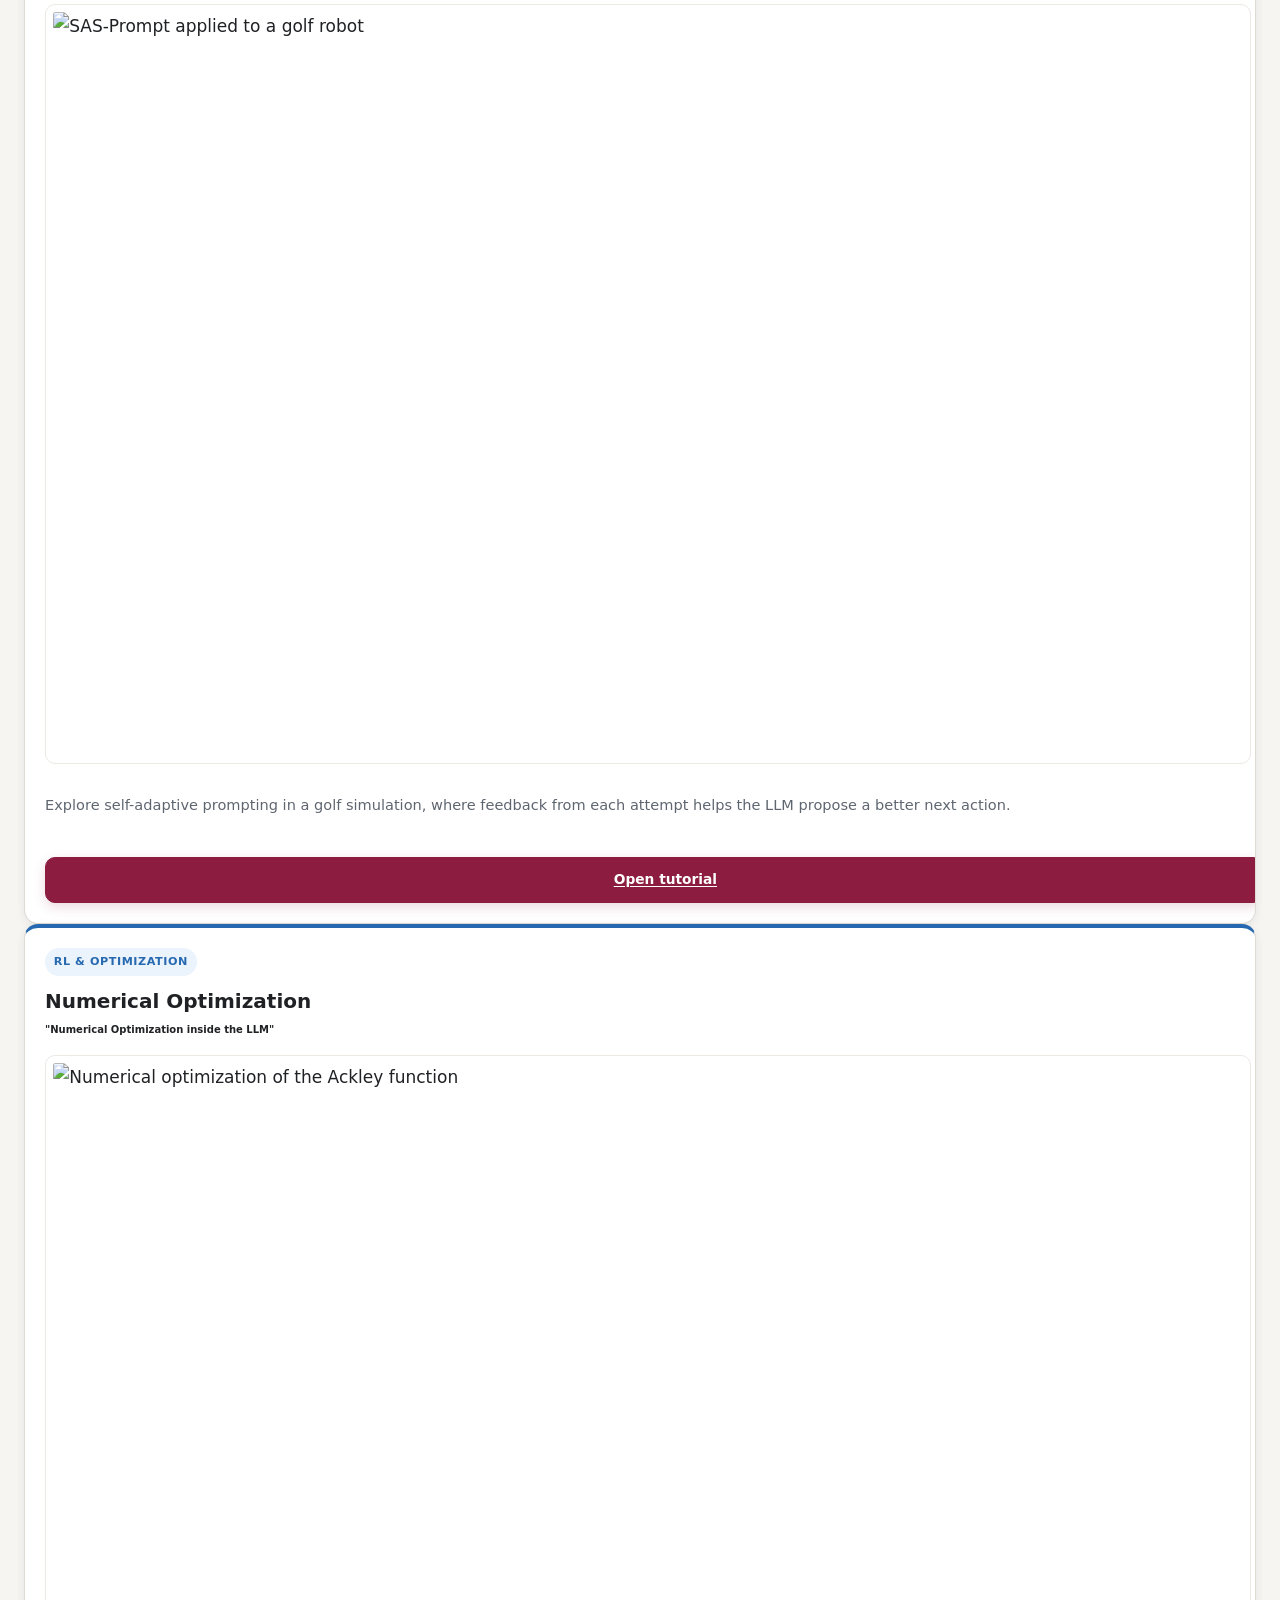
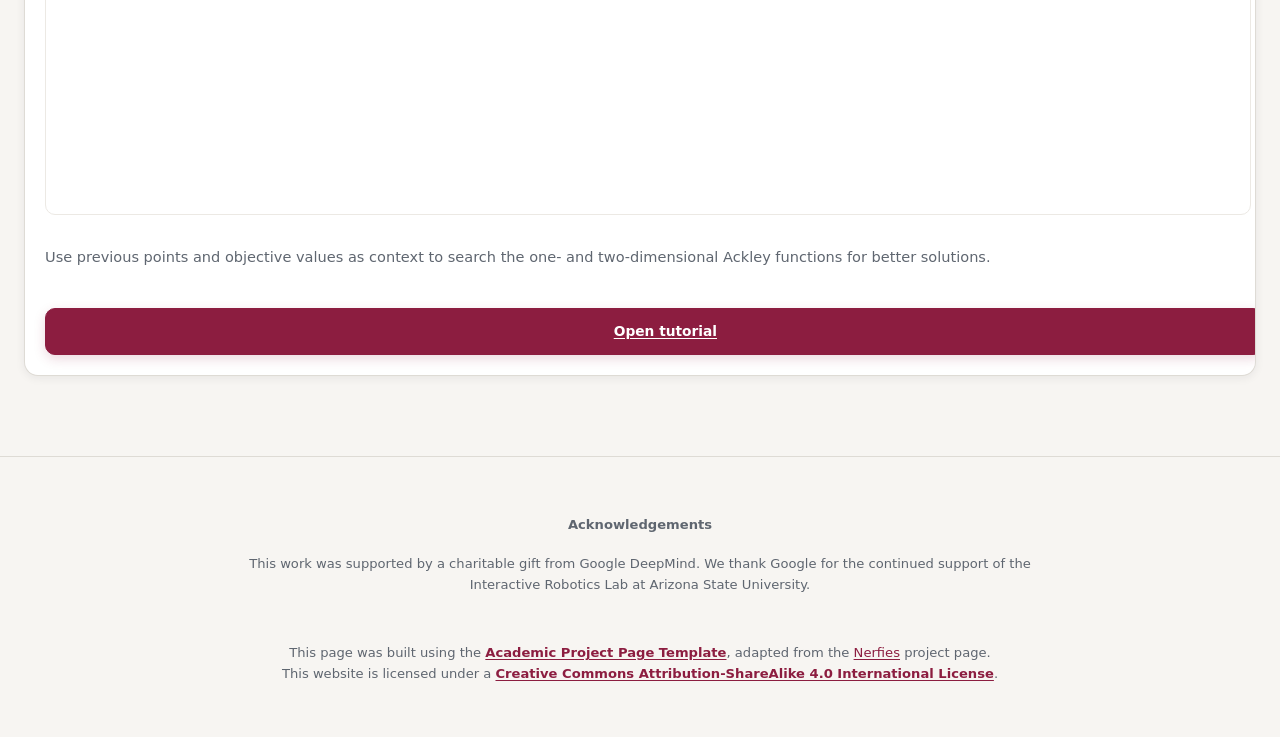
==== commit 350b9c01: "Improve site navigation and visual design" ====
--- a/index.html
+++ b/index.html
@@ -14,84 +14,27 @@
   <meta charset="utf-8">
   <meta name="viewport" content="width=device-width, initial-scale=1">
   
-  <!-- Primary Meta Tags -->
-  <!-- TODO: Replace with your paper title and author names -->
-  <meta name="title" content="Introduction to In-Context Learning - Hsiang Fu, Heni Ben Amor, Mohamed El Mistiri, Pratyush Kerhalkar">
-  <!-- TODO: Write a compelling 150-160 character description of your research -->
-  <meta name="description" content="BRIEF_DESCRIPTION_OF_YOUR_RESEARCH_CONTRIBUTION_AND_FINDINGS">
-  <!-- TODO: Add 5-10 relevant keywords for your research area -->
-  <meta name="keywords" content="machine learning, reinforcement Learning, in-context learning, artificial intelligence, computer vision">
-  <!-- TODO: List all authors -->
+  <meta name="title" content="Introduction to In-Context Learning">
+  <meta name="description" content="Learn the foundations of in-context learning through approachable explanations and hands-on tutorials for language, vision, optimization, and robotics.">
+  <meta name="keywords" content="in-context learning, large language models, machine learning, robotics, computer vision, reinforcement learning, tutorials">
   <meta name="author" content="Hsiang Fu, Heni Ben Amor, Mohamed El Mistiri, Pratyush Kerhalkar, Sachin Grover, Yifan Zhou">
   <meta name="robots" content="index, follow">
-  <meta name="language" content="English">
-  
-  <!-- Open Graph / Facebook -->
-  <meta property="og:type" content="article">
-  <!-- TODO: Replace with your institution or lab name -->
+  <link rel="canonical" href="https://intro-to-icl.github.io/">
+
+  <meta property="og:type" content="website">
   <meta property="og:site_name" content="Interactive Robotics Lab, Arizona State University">
-  <!-- TODO: Same as paper title above -->
   <meta property="og:title" content="Introduction to In-Context Learning">
-  <!-- TODO: Same as description above -->
-  <meta property="og:description" content="Introduction to In-Context Learning">
-  <!-- TODO: Replace with your actual website URL -->
-  <meta property="og:url" content="https://YOUR_DOMAIN.com/YOUR_PROJECT_PAGE">
-  
-  <!-- TODO: Create a 1200x630px preview image and update path -->
-  <meta property="og:image" content="https://YOUR_DOMAIN.com/static/images/social_preview.png">
-
-  <meta property="og:image:width" content="1200">
-  <meta property="og:image:height" content="630">
-  <meta property="og:image:alt" content="Introduction to In-Context Learning">
-  <meta property="article:published_time" content="2024-01-01T00:00:00.000Z">
-  <meta property="article:author" content="Hsiang Fu">
-  <meta property="article:author" content="Heni Ben Amor">
-  <meta property="article:author" content="Mohamed El Mistiri">
-  <meta property="article:author" content="Pratyush Kerhalkar">
-  <meta property="article:section" content="Research">
-  <meta property="article:tag" content="in-context learning">
-  <meta property="article:tag" content="machine learning">
-
-  <!-- Twitter -->
-  <!-- <meta name="twitter:card" content="summary_large_image"> -->
-  <!-- TODO: Replace with your lab/institution Twitter handle -->
-  <meta name="twitter:site" content="@YOUR_TWITTER_HANDLE">
-  <!-- TODO: Replace with first author's Twitter handle -->
-  <meta name="twitter:creator" content="@AUTHOR_TWITTER_HANDLE">
-  <!-- TODO: Same as paper title above -->
-  <meta name="twitter:title" content="PAPER_TITLE">
-  <!-- TODO: Same as description above -->
-  <meta name="twitter:description" content="BRIEF_DESCRIPTION_OF_YOUR_RESEARCH_CONTRIBUTION_AND_FINDINGS">
-  <!-- TODO: Same as social preview image above -->
-  <meta name="twitter:image" content="https://YOUR_DOMAIN.com/static/images/social_preview.png">
-  <meta name="twitter:image:alt" content="PAPER_TITLE - Research Preview">
-
-  <!-- Academic/Research Specific -->
-  <meta name="citation_title" content="Introduction to In-Context Learning">
-  <meta name="citation_author" content="Fu, Hsiang">
-  <meta name="citation_author" content="Ben Amor, Heni">
-  <meta name="citation_author" content="El Mistiri, Mohamed">
-  <meta name="citation_author" content="Kerhalkar, Pratyush">
-  <meta name="citation_publication_date" content="2025">
-  <meta name="citation_conference_title" content="CONFERENCE_NAME">
-  <meta name="citation_pdf_url" content="https://YOUR_DOMAIN.com/static/pdfs/paper.pdf">
-  
-  <!-- Additional SEO -->
-  <meta name="theme-color" content="#2563eb">
-  <meta name="msapplication-TileColor" content="#2563eb">
-  <meta name="apple-mobile-web-app-capable" content="yes">
-  <meta name="apple-mobile-web-app-status-bar-style" content="default">
+  <meta property="og:description" content="Approachable explanations and hands-on tutorials for learning how large language models adapt through context.">
+  <meta property="og:url" content="https://intro-to-icl.github.io/">
+  <meta name="twitter:card" content="summary">
+  <meta name="twitter:title" content="Introduction to In-Context Learning">
+  <meta name="twitter:description" content="Approachable explanations and hands-on ICL tutorials for language, vision, optimization, and robotics.">
+  <meta name="theme-color" content="#8c1d40">
   
   <!-- Preconnect for performance -->
   <link rel="preconnect" href="https://fonts.googleapis.com">
   <link rel="preconnect" href="https://fonts.gstatic.com" crossorigin>
-  <link rel="preconnect" href="https://ajax.googleapis.com">
-  <link rel="preconnect" href="https://documentcloud.adobe.com">
-  <link rel="preconnect" href="https://cdn.jsdelivr.net">
-
-
-  <!-- TODO: Replace with your paper title and authors -->
-  <title>Home - Introduction to In-Context Learning</title>
+  <title>Introduction to In-Context Learning</title>
   
   <!-- Favicon and App Icons -->
   <link rel="icon" type="image/x-icon" href="static/images/favicon.ico">
@@ -101,144 +44,80 @@
   <link rel="stylesheet" href="static/css/bulma.min.css">
   <link rel="stylesheet" href="static/css/index.css">
   
-  <!-- Non-critical CSS - Load asynchronously -->
-  <link rel="preload" href="static/css/bulma-carousel.min.css" as="style" onload="this.onload=null;this.rel='stylesheet'">
-  <link rel="preload" href="static/css/bulma-slider.min.css" as="style" onload="this.onload=null;this.rel='stylesheet'">
-  <link rel="preload" href="static/css/fontawesome.all.min.css" as="style" onload="this.onload=null;this.rel='stylesheet'">
-  <link rel="preload" href="https://cdn.jsdelivr.net/gh/jpswalsh/academicons@1/css/academicons.min.css" as="style" onload="this.onload=null;this.rel='stylesheet'">
-  
-  <!-- Fallback for browsers that don't support preload -->
-  <noscript>
-    <link rel="stylesheet" href="static/css/bulma-carousel.min.css">
-    <link rel="stylesheet" href="static/css/bulma-slider.min.css">
-    <link rel="stylesheet" href="static/css/fontawesome.all.min.css">
-    
-    <link rel="stylesheet" href="https://cdn.jsdelivr.net/gh/jpswalsh/academicons@1/css/academicons.min.css">
-  </noscript>
-  
-  <!-- Fonts - Optimized loading -->
+  <link rel="stylesheet" href="static/css/fontawesome.all.min.css">
   <link href="https://fonts.googleapis.com/css?family=Google+Sans|Noto+Sans|Castoro" rel="stylesheet">
-  
-  <!-- Defer non-critical JavaScript -->
-  <script defer src="https://ajax.googleapis.com/ajax/libs/jquery/3.5.1/jquery.min.js"></script>
-  <script defer src="https://documentcloud.adobe.com/view-sdk/main.js"></script>
   <script defer src="static/js/fontawesome.all.min.js"></script>
-  <script defer src="static/js/bulma-carousel.min.js"></script>
-  <script defer src="static/js/bulma-slider.min.js"></script>
   <script defer src="static/js/index.js"></script>
-  
-  <!-- Structured Data for Academic Papers -->
+
   <script type="application/ld+json">
   {
     "@context": "https://schema.org",
-    "@type": "ScholarlyArticle",
-    "headline": "PAPER_TITLE",
-    "description": "BRIEF_DESCRIPTION_OF_YOUR_RESEARCH_CONTRIBUTION_AND_FINDINGS",
-    "author": [
-      {
-        "@type": "Person",
-        "name": "Hsiang Fu",
-        "affiliation": {
-          "@type": "Interactive Robotics Lab",
-          "name": "Arizona State University"
-        }
-      },
-      {
-        "@type": "Person",
-        "name": "Heni Ben Amor",
-        "affiliation": {
-          "@type": "Interactive Robotics Lab",
-          "name": "Arizona State University"
-        }
-      }
-    ],
-    "datePublished": "2025-11-27",
-    "url": "https://YOUR_DOMAIN.com/YOUR_PROJECT_PAGE",
-    "image": "https://YOUR_DOMAIN.com/static/images/social_preview.png",
-    "keywords": ["KEYWORD1", "KEYWORD2", "KEYWORD3", "machine learning", "computer vision"],
-    "abstract": "FULL_ABSTRACT_TEXT_HERE",
-    "citation": "BIBTEX_CITATION_HERE",
-    "isAccessibleForFree": true,
-    "license": "https://creativecommons.org/licenses/by/4.0/",
-    "mainEntity": {
-      "@type": "WebPage",
-      "@id": "https://YOUR_DOMAIN.com/YOUR_PROJECT_PAGE"
-    },
-    "about": [
-      {
-        "@type": "Thing",
-        "name": "RESEARCH_AREA_1"
-      },
-      {
-        "@type": "Thing", 
-        "name": "RESEARCH_AREA_2"
-      }
-    ]
-  }
-  </script>
-  
-  <!-- Website/Organization Structured Data -->
-  <script type="application/ld+json">
-  {
-    "@context": "https://schema.org",
-    "@type": "Organization",
-    "name": "INSTITUTION_OR_LAB_NAME",
-    "url": "https://YOUR_INSTITUTION_WEBSITE.com",
-    "logo": "https://YOUR_DOMAIN.com/static/images/favicon.ico",
-    "sameAs": [
-      "https://twitter.com/YOUR_TWITTER_HANDLE",
-      "https://github.com/YOUR_GITHUB_USERNAME"
-    ]
+    "@type": "EducationalOrganization",
+    "name": "Introduction to In-Context Learning",
+    "url": "https://intro-to-icl.github.io/",
+    "description": "An educational resource with explanations and hands-on tutorials about in-context learning.",
+    "parentOrganization": {
+      "@type": "ResearchOrganization",
+      "name": "Interactive Robotics Lab",
+      "url": "https://interactive-robotics.engineering.asu.edu/"
+    }
   }
   </script>
 </head>
 <body>
-
-
-  <!-- Scroll to Top Button -->
+  <a class="skip-link" href="#main-content">Skip to main content</a>
+  <nav class="site-nav" aria-label="Primary navigation">
+    <div class="site-nav-inner">
+      <a class="site-brand" href="index.html" aria-label="Introduction to In-Context Learning home">
+        <span class="brand-mark" aria-hidden="true">ICL</span>
+        <span class="brand-text">Introduction to ICL</span>
+      </a>
+      <button class="nav-toggle" type="button" aria-label="Open navigation menu" aria-expanded="false" aria-controls="primary-links"><span></span></button>
+      <div class="nav-links" id="primary-links">
+        <a href="index.html" aria-current="page">Home</a>
+        <a href="intro.html">Learn ICL</a>
+        <a href="#demos">Demos</a>
+        <a href="https://github.com/hsiang-fu/icl_demos" target="_blank">Code</a>
+      </div>
+    </div>
+  </nav>
+
   <button class="scroll-to-top" onclick="scrollToTop()" title="Scroll to top" aria-label="Scroll to top">
     <i class="fas fa-chevron-up"></i>
   </button>
 
   <main id="main-content">
-  <section class="nerd" >
+  <section class="nerd" id="home">
     <div class="nerd-body">
       <div class="container is-max-desktop">
         <div class="columns is-centered">
           <div class="column has-text-centered">
-            <!-- TODO: Replace with your paper title -->
-            <h1 class="title is-1 publication-title">Introduction to In-Context Learning:</h1>
-            <h2 class="title is-2">For Language, Computer Vision, and Robotics</h2>
+            <span class="hero-kicker">An interactive learning resource</span>
+            <h1 class="title is-1 publication-title">Introduction to In-Context Learning</h1>
+            <h2 class="title is-2 hero-subtitle">For Language, Computer Vision, and Robotics</h2>
             <div class="is-size-5 publication-authors">
-              <!-- TODO: Replace with your paper authors and their personal links -->
-              <span class="author-block">
-                <a href="https://hsiang-fu.github.io/" target="_blank" style="color: #8C1D40 !important;">Hsiang Fu</a>,</span>
-              <span class="author-block">
-                <a href="https://mohamedelmistiri.github.io/" target="_blank" style="color: #8C1D40 !important;">Mohamed El Mistiri</a>,</span>
-              <span class="author-block">
-                <a href="https://k-pratyush.github.io/" target="_blank" style="color: #8C1D40 !important;">Pratyush Kerhalkar</a>,</span>
-              <span class="author-block">
-                <a href="https://sachingrover211.github.io/" target="_blank" style="color: #8C1D40 !important;">Sachin Grover</a>,</span>
-              <span class="author-block">
-                <a href="https://yifanzhou.com/" target="_blank" style="color: #8C1D40 !important;">Yifan Zhou</a>,</span>
-              <span class="author-block">
-                <a href="https://scholar.google.com/citations?user=zAAmfKkAAAAJ&hl=en" target="_blank" style="color: #8C1D40 !important;">Kamalesh Kalirathinam</a>,</span>
-              <span class="author-block">
-                <a href="https://henibenamor.weebly.com/" target="_blank" style="color: #8C1D40 !important;">Heni Ben Amor</a></span>
+              <span class="author-block">
+                <a href="https://hsiang-fu.github.io/" target="_blank">Hsiang Fu</a>,</span>
+              <span class="author-block">
+                <a href="https://mohamedelmistiri.github.io/" target="_blank">Mohamed El Mistiri</a>,</span>
+              <span class="author-block">
+                <a href="https://k-pratyush.github.io/" target="_blank">Pratyush Kerhalkar</a>,</span>
+              <span class="author-block">
+                <a href="https://sachingrover211.github.io/" target="_blank">Sachin Grover</a>,</span>
+              <span class="author-block">
+                <a href="https://yifanzhou.com/" target="_blank">Yifan Zhou</a>,</span>
+              <span class="author-block">
+                <a href="https://scholar.google.com/citations?user=zAAmfKkAAAAJ&amp;hl=en" target="_blank">Kamalesh Kalirathinam</a>,</span>
+              <span class="author-block">
+                <a href="https://henibenamor.weebly.com/" target="_blank">Heni Ben Amor</a></span>
             </div>
-                  <div class="is-size-5 publication-authors-1">
-                    <!-- TODO: Replace with your institution and conference/journal info -->
-                    <span class="author-block"><a href="https://interactive-robotics.engineering.asu.edu/" target="_blank" style="color: #2a2a2a !important;">Interactive Robotics Lab</a></span>
-                    <!-- TODO: Remove this line if no equal contribution -->
-                    <!-- <span class="eql-cntrb"><small><br><sup>*</sup>Indicates Equal Contribution</small></span> -->
-                     <br>
-                     <br>
-                     <img src="static/images/asu.png" alt="Ariziona State University" style="height: 50px;">
+                  <div class="is-size-5 publication-authors-1 lab-lockup">
+                    <span class="author-block"><a href="https://interactive-robotics.engineering.asu.edu/" target="_blank">Interactive Robotics Lab</a></span>
+                    <img src="static/images/asu.png" alt="Arizona State University">
                   </div>
 
                   <div class="column has-text-centered">
                     <div class="publication-links">
-                         <!-- TODO: Update with your arXiv paper ID -->
                       <span class="link-block">
                         <a href="https://github.com/hsiang-fu/icl_demos" target="_blank"
                         class="external-link button is-normal is-rounded is-dark">
@@ -249,14 +128,12 @@
                       </a>
                     </span>
 
-                    <!-- TO REMOVE! -->
                     <span class="link-block">
-                      <a href="https://drive.google.com/drive/folders/1NFf7mnk8v5Z3A2JeIBdeNt-ifKLDQEXW?usp=sharing" target="_blank"
-                      class="external-link button is-normal is-rounded is-dark">
+                      <a href="intro.html" class="external-link button is-normal is-light-outline">
                       <span class="icon">
-                        <i class="fab fa-google-drive"></i>
+                        <i class="fas fa-book-open"></i>
                       </span>
-                      <span>Demos</span>
+                      <span>Start Learning</span>
                     </a>
                   </span>
             </div>
@@ -269,384 +146,343 @@
 
 
 <!-- Paper abstract -->
-<section class="section hero is-white">
+<section class="section hero is-white" id="overview">
   <div class="container is-max-desktop">
     <div class="columns is-centered has-text-centered">
       <div class="column is-six-sevenths">
-        <h2 class="title is-3">Overview</h2>
-        <div class="content has-text-justified" style="align-items: stretch;">
-          <p>
-            In-Context Learning (ICL) is a recent paradigm in the field of machine learning which uses Large Language Models (LLMs) for learning and inference. It was first identified in the paper <a href="https://arxiv.org/pdf/2005.14165" target="_blank" style="color: #8C1D40;"><i>Large Language Models are Few Shot Learners</i></a> (Brown et al., 2020). ICL enables LLMs to adjust to new tasks without changing any of their internal weights. Instead of retraining or fine-tuning the LLM, we simply provide instructions and examples directly as part of the prompt context. In turn, the LLM processes these demonstrations, detects the underlying patterns, and applies the identified pattern structure to new input queries. ICL requires no explicit training phase, which allows for incremental and online learning. In addition, the LLM may provide human-readable explanations in natural language which justify its generated output. Most importantly, ICL allows for additional domain information to be provided at inference time as inductive bias. For example, when making predictions about the weather, the model may be provided semantic descriptions of the provided features or may be provided prior information about the specific region that is under investigation. More generally the use of ICL enables a single neural network model to seamlessly shift between tasks, e.g., classification, translation, summarization, or reasoning, based solely on the current context. In this website, we introduce the core ideas behind in-context learning and provide a variety of hands-on examples in regression, reinforcement learning, pattern recognition, and translation. <strong>All examples are implemented as Google Colab tutorials and can be run using the free Gemini version.</strong>
-          </p>
-        </div>
-        <br>
-      </div>
-    </div>
-  </div>
-<div class="column has-text-centered">
-  <div class="publication-links">
-    <span class="link-block" style="display: flex; align-items: center; justify-content: center; gap: 12px;">
-      <span class="title is-4" style="margin: 0;">Step 1:</span>
-      <a href="intro.html" class="external-link button is-normal is-rounded is-dark">
+        <div class="section-heading">
+          <span class="section-eyebrow">The core idea</span>
+          <h2 class="title is-3">Learn by showing, not retraining</h2>
+        </div>
+        <div class="content has-text-justified overview-lead">
+          <p>In-Context Learning (ICL) enables large language models to adjust to new tasks without changing their internal weights. Instead of retraining or fine-tuning a model, we provide instructions and examples directly in the prompt.</p>
+          <p>The model detects patterns in those demonstrations and applies them to new queries. This makes it possible for one model to shift between classification, translation, summarization, prediction, and reasoning based solely on the current context. The capability was prominently demonstrated in <a href="https://arxiv.org/pdf/2005.14165" target="_blank"><i>Language Models are Few-Shot Learners</i></a> (Brown et al., 2020).</p>
+          <p>This site introduces the foundations of ICL and provides hands-on examples in regression, reinforcement learning, pattern recognition, and translation. <strong>Every example is available as a Google Colab tutorial and can be run with the free Gemini version.</strong></p>
+        </div>
+        <div class="learning-callout" aria-label="What you will learn">
+          <div class="callout-item"><strong>Understand</strong><span>See how models infer a task from instructions and examples.</span></div>
+          <div class="callout-item"><strong>Compare</strong><span>Contrast in-context learning with traditional model training.</span></div>
+          <div class="callout-item"><strong>Experiment</strong><span>Run tutorials spanning language, vision, prediction, and control.</span></div>
+        </div>
+      </div>
+    </div>
+  </div>
+<div class="section-cta">
+      <a href="intro.html" class="external-link button is-normal is-dark">
         <span class="icon">
-          <i class="fas fa-terminal"></i>
+          <i class="fas fa-book-open"></i>
         </span>
-        <span>Click Here to Learn More about In-Context Learning</span>
+        <span>Learn how ICL works</span>
       </a>
-    </span>
-  </div>
 </div>
 </section>
 <!-- End paper abstract -->
 
 <!-- Paper Demos -->
-<section class="section hero is-white">
+<section class="section section-soft" id="demos">
   <div class="container is-max-desktop">
     <div class="columns is-centered has-text-centered">
       <div class="column is-six-sevenths">
-        <h2 class="title is-3 has-text-centered">Demos</h2>
-        <div class="content has-text-centered" style="align-items: stretch;">
-          <p style="font-size: 1.1rem; line-height: 1.3; color: #4A4A4A;">
-            Explore a collection of interactive demos that show how LLMs can learn patterns, make predictions, classify data, tune controllers, and even perform reinforcement learning — all without retraining, using only <strong>In-Context Learning</strong>. 
-          <p style="font-size: 1.1rem; line-height: 1.3; color: #4A4A4A;">
-          <b>Below is a list of all available demos, categorized by color:</b>
-        </p>
-      </div>
+        <div class="section-heading">
+          <span class="section-eyebrow">Hands-on tutorials</span>
+          <h2 class="title is-3">Explore the demos</h2>
+          <p class="demo-intro">See how LLMs learn patterns, make predictions, classify data, tune controllers, and perform reinforcement learning—all without retraining.</p>
+        </div>
     </div>
   </div>
   </div>
   <div class="container has-text-centered">
-    <br>
-      <span style="display:inline-block; width:60px; height:4px; background:#FF4D4D; border-radius:2px; vertical-align:middle;"></span> - Sequence/Pattern Learning<span>&emsp;</span>|<span>&emsp;</span>
-      <span style="display:inline-block; width:60px; height:4px; background:#FFB84D; border-radius:2px; vertical-align:middle;"></span> - Prediction & Regression<span>&emsp;</span>|<span>&emsp;</span>
-      <span style="display:inline-block; width:60px; height:4px; background:#7DD87D; border-radius:2px; vertical-align:middle;"></span> - Classification<span>&emsp;</span>|<span>&emsp;</span>
-      <span style="display:inline-block; width:60px; height:4px; background:#6DA8FF; border-radius:2px; vertical-align:middle;"></span> - Reinforcement Learning & Numerical Optimization
-    
-    <br>
-    <br>
-    <br>
-    <div class="columns is-multiline">
-
-      <div class="column is-one-fourth">
-        <div class="box has-text-centered" style="height: 100%;">
+    <div class="demo-filters" role="group" aria-label="Filter tutorials by category">
+      <button class="filter-button is-active" type="button" data-filter="all" aria-pressed="true">All tutorials</button>
+      <button class="filter-button" type="button" data-filter="sequence" aria-pressed="false">Sequence &amp; pattern</button>
+      <button class="filter-button" type="button" data-filter="prediction" aria-pressed="false">Prediction &amp; regression</button>
+      <button class="filter-button" type="button" data-filter="classification" aria-pressed="false">Classification</button>
+      <button class="filter-button" type="button" data-filter="optimization" aria-pressed="false">RL &amp; optimization</button>
+    </div>
+    <p id="filter-status" class="is-sr-only" aria-live="polite">12 tutorials shown</p>
+    <div class="columns is-multiline demo-grid">
+
+      <div class="column is-one-third demo-column" data-category="sequence">
+        <div class="box has-text-centered demo-card">
+          <span class="demo-category">Sequence &amp; pattern</span>
           <h3 class="title is-10 has-text-centered">Sequence Prediction</h3>
-          <img src="static/images/sequence_completion_axsin(bx).gif" alt="a⋅x⋅sin(bx)">
-          <p>Sine-based Time Series Forecasting</p>
-          <br>
-          <div align="center">
+          <img src="static/images/sequence_completion_axsin(bx).gif" alt="Sine-based time-series forecast" loading="lazy" decoding="async">
+          <p>Explore how examples of a changing sine wave help an LLM identify its structure and forecast the next values in a time series.</p>
+          <br>
+          <div class="demo-action">
             <a href="https://colab.research.google.com/drive/1GSsmx1Ms5-RnfafRm6qGohgaVgyrSi0W?usp=sharing"
               target="_blank"
-              class="external-link button is-normal is-rounded is-dark"
-              style="box-shadow: 0 4px 8px rgba(0,0,0,0.25);">
-              <span class="icon">
-                <i class="fa fa-file"></i>
-              </span>
-              <span>Try the Tutorial Here</span>
-            </a>
-          </div>
-        </div>
-      </div>
-
-      <div class="column is-one-fourth">
-        <div class="box has-text-centered" style="height: 100%;">
+              class="external-link button is-normal is-dark">
+              <span class="icon">
+                <i class="fa fa-file"></i>
+              </span>
+              <span>Open tutorial</span>
+            </a>
+          </div>
+        </div>
+      </div>
+
+      <div class="column is-one-third demo-column" data-category="sequence">
+        <div class="box has-text-centered demo-card">
+          <span class="demo-category">Sequence &amp; pattern</span>
           <h3 class="title is-10 has-text-centered">Pattern Completion</h3>
-          <img src="static/images/sequence_transformation_example.png" alt="sequence_transformation" style="height: 150px;">
-          <p>Abstract and Reasoning Corpus Numerical Pattern Completion</p>
-
-          <br>
-          <div align="center">
+          <img src="static/images/sequence_transformation_example.png" alt="Numerical pattern-completion example" loading="lazy" decoding="async">
+          <p>Use demonstrations from the Abstract and Reasoning Corpus to infer hidden numerical transformations and complete a new pattern from context.</p>
+
+          <br>
+          <div class="demo-action">
             <a href="https://colab.research.google.com/drive/1buA3TM0VWCR_8x3KT0ZzQnt0uEt3poIa?usp=sharing"
               target="_blank"
-              class="external-link button is-normal is-rounded is-dark"
-              style="box-shadow: 0 4px 8px rgba(0,0,0,0.25);">
-              <span class="icon">
-                <i class="fa fa-file"></i>
-              </span>
-              <span>Try the Tutorial Here</span>
-            </a>
-          </div>
-        </div>
-      </div>
-
-      <div class="column is-one-fourth">
-        <div class="box has-text-centered" style="height: 100%;">
+              class="external-link button is-normal is-dark">
+              <span class="icon">
+                <i class="fa fa-file"></i>
+              </span>
+              <span>Open tutorial</span>
+            </a>
+          </div>
+        </div>
+      </div>
+
+      <div class="column is-one-third demo-column" data-category="sequence">
+        <div class="box has-text-centered demo-card">
+          <span class="demo-category">Sequence &amp; pattern</span>
           <h3 class="title is-10 has-text-centered">Movie Translation</h3>
-          <img src="static/images/translations.png" alt="movie_translation" style="height: 150px;">
-          <p>Fictional Movie Language Translation (Avatar, LotR, Star Trek, GoT)</p>
-
-          <br>
-          <div align="center">
+          <img src="static/images/translations.png" alt="Fictional movie-language translations" loading="lazy" decoding="async">
+          <p>Learn fictional vocabularies from examples inspired by Avatar, Lord of the Rings, Star Trek, and Game of Thrones, then translate new phrases.</p>
+
+          <br>
+          <div class="demo-action">
             <a href="https://colab.research.google.com/drive/1YZzoJ5VnTLUdf9G0Yz2hgo0XL5IcAEDm?usp=sharing"
               target="_blank"
-              class="external-link button is-normal is-rounded is-dark"
-              style="box-shadow: 0 4px 8px rgba(0,0,0,0.25);">
-              <span class="icon">
-                <i class="fa fa-file"></i>
-              </span>
-              <span>Try the Tutorial Here</span>
-            </a>
-          </div>
-        </div>
-      </div>
-
-      <div class="column is-one-fourth">
-        <div class="box has-text-centered" style="height: 100%;">
+              class="external-link button is-normal is-dark">
+              <span class="icon">
+                <i class="fa fa-file"></i>
+              </span>
+              <span>Open tutorial</span>
+            </a>
+          </div>
+        </div>
+      </div>
+
+      <div class="column is-one-third demo-column" data-category="prediction">
+        <div class="box has-text-centered demo-card">
+          <span class="demo-category">Prediction &amp; regression</span>
           <h3 class="title is-11 has-text-centered" >Glucose Level Forecast</h3>
-          <img src="static/images/glucose_prediction_1.png" alt="glucose_forecasting" style="height: 170px;">
-          <p>Glucose Level Time Series Prediction</p>
-
-          <br>
-          <div align="center">
+          <img src="static/images/glucose_prediction_1.png" alt="Glucose-level time-series forecast" loading="lazy" decoding="async">
+          <p>Provide recent glucose readings as context and examine how an LLM recognizes temporal trends to estimate upcoming values.</p>
+
+          <br>
+          <div class="demo-action">
             <a href="https://colab.research.google.com/drive/1H9d4L6nRtwdMAzK74TMEHPhXP1jiWOwB?usp=sharing"
               target="_blank"
-              class="external-link button is-normal is-rounded is-dark"
-              style="box-shadow: 0 4px 8px rgba(0,0,0,0.25);">
-              <span class="icon">
-                <i class="fa fa-file"></i>
-              </span>
-              <span>Try the Tutorial Here</span>
-            </a>
-          </div>
-        </div>
-      </div>
-
-      <div class="column is-one-fourth">
-        <div class="box has-text-centered" style="height: 100%;">
+              class="external-link button is-normal is-dark">
+              <span class="icon">
+                <i class="fa fa-file"></i>
+              </span>
+              <span>Open tutorial</span>
+            </a>
+          </div>
+        </div>
+      </div>
+
+      <div class="column is-one-third demo-column" data-category="optimization">
+        <div class="box has-text-centered demo-card">
+          <span class="demo-category">RL &amp; optimization</span>
           <h3 class="title is-14 has-text-centered">PID Tuning</h3>
-          <img src="static/images/pid_tuning.png" alt="pid_tuning" style="height: 170px;">
-          <p>PID Controller Tuning using ICL</p>
-
-          <br>
-          <div align="center">
+          <img src="static/images/pid_tuning.png" alt="PID controller tuning plot" loading="lazy" decoding="async">
+          <p>See how performance examples can guide an LLM toward improved proportional, integral, and derivative controller settings without retraining.</p>
+
+          <br>
+          <div class="demo-action">
             <a href="https://colab.research.google.com/drive/1-i77JAvwwk8y8V0UahxwJhpEOShaMzIN?usp=sharing"
               target="_blank"
-              class="external-link button is-normal is-rounded is-dark"
-              style="box-shadow: 0 4px 8px rgba(0,0,0,0.25);">
-              <span class="icon">
-                <i class="fa fa-file"></i>
-              </span>
-              <span>Try the Tutorial Here</span>
-            </a>
-          </div>
-        </div>
-      </div>
-
-      <div class="column is-one-fourth">
-        <div class="box has-text-centered" style="height: 100%;">
+              class="external-link button is-normal is-dark">
+              <span class="icon">
+                <i class="fa fa-file"></i>
+              </span>
+              <span>Open tutorial</span>
+            </a>
+          </div>
+        </div>
+      </div>
+
+      <div class="column is-one-third demo-column" data-category="classification">
+        <div class="box has-text-centered demo-card">
+          <span class="demo-category">Classification</span>
           <h3 class="title is-12 has-text-centered">Binary Classification</h3>
-          <img src="static/images/binary_classification.png" alt="placeholder" style="height: 150px;">
-          <p>Binary Classification using Quality of Hazelnuts</p>
-
-          <br>
-          <div align="center">
+          <img src="static/images/binary_classification.png" alt="Binary classification decision boundary for hazelnut quality" loading="lazy" decoding="async">
+          <p>Turn a small set of labeled hazelnut-quality examples into a binary classification rule, then apply it to previously unseen samples.</p>
+
+          <br>
+          <div class="demo-action">
             <a href="https://colab.research.google.com/drive/188FsxIqfm_zZ809XpHWt1dpV0eWcCR2L?usp=sharing"
               target="_blank"
-              class="external-link button is-normal is-rounded is-dark"
-              style="box-shadow: 0 4px 8px rgba(0,0,0,0.25);">
-              <span class="icon">
-                <i class="fa fa-file"></i>
-              </span>
-              <span>Try the Tutorial Here</span>
-            </a>
-          </div>
-        </div>
-      </div>
-
-      <div class="column is-one-fourth">
-        <div class="box has-text-centered" style="height: 100%;">
+              class="external-link button is-normal is-dark">
+              <span class="icon">
+                <i class="fa fa-file"></i>
+              </span>
+              <span>Open tutorial</span>
+            </a>
+          </div>
+        </div>
+      </div>
+
+      <div class="column is-one-third demo-column" data-category="classification">
+        <div class="box has-text-centered demo-card">
+          <span class="demo-category">Classification</span>
           <h3 class="title is-12 has-text-centered">Image Classification</h3>
-          <img src="static/images/weld_defects.png" alt="placeholder" style="height: 150px;">
-          <p>Utilizing ICL to Classify Common Weld Defects</p>
-
-          <br>
-          <div align="center">
+          <img src="static/images/weld_defects.png" alt="Examples of weld defects for image classification" loading="lazy" decoding="async">
+          <p>Use visual examples and contextual labels to distinguish common weld defects and understand how demonstrations guide image classification.</p>
+
+          <br>
+          <div class="demo-action">
             <a href="https://colab.research.google.com/drive/1z-_mY-IYXp1E1P8TlnKk1wSeEk5Ly6pL?usp=sharing"
               target="_blank"
-              class="external-link button is-normal is-rounded is-dark"
-              style="box-shadow: 0 4px 8px rgba(0,0,0,0.25);">
-              <span class="icon">
-                <i class="fa fa-file"></i>
-              </span>
-              <span>Try the Tutorial Here</span>
-            </a>
-          </div>
-        </div>
-      </div>
-
-
-      <div class="column is-one-fourth">
-        <div class="box has-text-centered" style="height: 100%;">
+              class="external-link button is-normal is-dark">
+              <span class="icon">
+                <i class="fa fa-file"></i>
+              </span>
+              <span>Open tutorial</span>
+            </a>
+          </div>
+        </div>
+      </div>
+
+
+      <div class="column is-one-third demo-column" data-category="prediction">
+        <div class="box has-text-centered demo-card">
+          <span class="demo-category">Prediction &amp; regression</span>
           <h3 class="title is-11 has-text-centered">Linear Regression</h3>
-          <img src="static/images/linear_regression.gif" alt="linear_regression" style="height: 150px;">
-          <p>Linear Regression Optimization (y = w·x + b) using ICL</p>
-
-          <br>
-          <div align="center">
+          <img src="static/images/linear_regression.gif" alt="Linear-regression optimization" loading="lazy" decoding="async">
+          <p>Iteratively refine the slope and intercept of a linear model by placing prior parameter choices and their results in the prompt.</p>
+
+          <br>
+          <div class="demo-action">
             <a href="https://colab.research.google.com/drive/15i2-DoPTyb_LOV5EmRkna3efJCpbkN5o?usp=sharing"
               target="_blank"
-              class="external-link button is-normal is-rounded is-dark"
-              style="box-shadow: 0 4px 8px rgba(0,0,0,0.25);">
-              <span class="icon">
-                <i class="fa fa-file"></i>
-              </span>
-              <span>Try the Tutorial Here</span>
-            </a>
-          </div>
-        </div>
-      </div>
-
-
-      <div class="column is-one-fourth">
-        <div class="box has-text-centered" style="height: 100%;">
+              class="external-link button is-normal is-dark">
+              <span class="icon">
+                <i class="fa fa-file"></i>
+              </span>
+              <span>Open tutorial</span>
+            </a>
+          </div>
+        </div>
+      </div>
+
+
+      <div class="column is-one-third demo-column" data-category="optimization">
+        <div class="box has-text-centered demo-card">
+          <span class="demo-category">RL &amp; optimization</span>
           <h3 class="title is-14 has-text-centered">ProPS<br>
             <span style="font-size: 0.5em;">"Reinforcement Learning using LLMs"</span>
           </h3>
-          <img src="static/images/mountain_car.gif" alt="props" style="height: 150px;">
-          <p>Utilization of Prompted Policy Search on MountainCar-v0</p>
-
-          <br>
-          <div align="center">
+          <img src="static/images/mountain_car.gif" alt="ProPS applied to the Mountain Car task" loading="lazy" decoding="async">
+          <p>Apply Prompted Policy Search to MountainCar-v0 and watch an LLM improve control parameters using the outcomes of earlier attempts.</p>
+
+          <br>
+          <div class="demo-action">
             <a href="https://colab.research.google.com/drive/1jM3X1va2hkoewPUAtGxAAEeYndSoB9ey?usp=sharing"
               target="_blank"
-              class="external-link button is-normal is-rounded is-dark"
-              style="box-shadow: 0 4px 8px rgba(0,0,0,0.25);">
-              <span class="icon">
-                <i class="fa fa-file"></i>
-              </span>
-              <span>Try the Tutorial Here</span>
-            </a>
-          </div>
-        </div>
-      </div>
-
-      <div class="column is-one-fourth">
-        <div class="box has-text-centered" style="height: 100%;">
+              class="external-link button is-normal is-dark">
+              <span class="icon">
+                <i class="fa fa-file"></i>
+              </span>
+              <span>Open tutorial</span>
+            </a>
+          </div>
+        </div>
+      </div>
+
+      <div class="column is-one-third demo-column" data-category="optimization">
+        <div class="box has-text-centered demo-card">
+          <span class="demo-category">RL &amp; optimization</span>
           <h3 class="title is-14 has-text-centered">ProPS+<br>
             <span style="font-size: 0.5em;">"RL using LLMs with Semantics"</span>
           </h3>
-          <img src="static/images/swimmer.gif" alt="props+" style="height: 150px;">
-          <p>Utilization of ProPS + Environment Description on Swimmer-v5</p>
-
-          <br>
-          <div align="center">
+          <img src="static/images/swimmer.gif" alt="ProPS+ applied to a swimming robot" loading="lazy" decoding="async">
+          <p>Add semantic environment descriptions to Prompted Policy Search and study how that context supports policy improvement on Swimmer-v5.</p>
+
+          <br>
+          <div class="demo-action">
             <a href="https://colab.research.google.com/drive/1QPdc9foXzIj-NlY0z5hBqKwfxIF5tQOp?usp=sharing"
               target="_blank"
-              class="external-link button is-normal is-rounded is-dark"
-              style="box-shadow: 0 4px 8px rgba(0,0,0,0.25);">
-              <span class="icon">
-                <i class="fa fa-file"></i>
-              </span>
-              <span>Try the Tutorial Here</span>
-            </a>
-          </div>
-        </div>
-      </div>
-
-      <div class="column is-one-fourth">
-        <div class="box has-text-centered" style="height: 100%;">
+              class="external-link button is-normal is-dark">
+              <span class="icon">
+                <i class="fa fa-file"></i>
+              </span>
+              <span>Open tutorial</span>
+            </a>
+          </div>
+        </div>
+      </div>
+
+      <div class="column is-one-third demo-column" data-category="optimization">
+        <div class="box has-text-centered demo-card">
+          <span class="demo-category">RL &amp; optimization</span>
           <h3 class="title is-14 has-text-centered">SAS-Prompt<br>
             <span style="font-size: 0.5em;">"Self-Improvement using LLMs"</span>
           </h3>
-          <img src="static/images/golf_robot.gif" alt="sas_prompt" style="height: 150px;">
-          <p>Implementation of SAS-Prompt through a Golf Simulation</p>
-
-          <br>
-          <div align="center">
+          <img src="static/images/golf_robot.gif" alt="SAS-Prompt applied to a golf robot" loading="lazy" decoding="async">
+          <p>Explore self-adaptive prompting in a golf simulation, where feedback from each attempt helps the LLM propose a better next action.</p>
+
+          <br>
+          <div class="demo-action">
             <a href="https://colab.research.google.com/drive/187PwBsrodSKbdU-7j5L5AVfw832tXOZ8?usp=sharing"
               target="_blank"
-              class="external-link button is-normal is-rounded is-dark"
-              style="box-shadow: 0 4px 8px rgba(0,0,0,0.25);">
-              <span class="icon">
-                <i class="fa fa-file"></i>
-              </span>
-              <span>Try the Tutorial Here</span>
-            </a>
-          </div>
-        </div>
-      </div>
-
-      <div class="column is-one-fourth">
-        <div class="box has-text-centered" style="height: 100%;">
+              class="external-link button is-normal is-dark">
+              <span class="icon">
+                <i class="fa fa-file"></i>
+              </span>
+              <span>Open tutorial</span>
+            </a>
+          </div>
+        </div>
+      </div>
+
+      <div class="column is-one-third demo-column" data-category="optimization">
+        <div class="box has-text-centered demo-card">
+          <span class="demo-category">RL &amp; optimization</span>
           <h3 class="title is-14 has-text-centered">Numerical Optimization <br>
             <span style="font-size: 0.5em;">"Numerical Optimization inside the LLM"</span>
           </h3>
-          <img src="static/images/numerical_optimization.gif" alt="numerical_optimization" style="height: 150px;">
-          <p>Numerical Optimization using the 1D & 2D Ackley Function</p>
-
-          <br>
-          <div align="center">
+          <img src="static/images/numerical_optimization.gif" alt="Numerical optimization of the Ackley function" loading="lazy" decoding="async">
+          <p>Use previous points and objective values as context to search the one- and two-dimensional Ackley functions for better solutions.</p>
+
+          <br>
+          <div class="demo-action">
             <a href="https://colab.research.google.com/drive/1wycQA14rN1Hb5JFN8gXiimqYzdE7sOnO?usp=sharing"
               target="_blank"
-              class="external-link button is-normal is-rounded is-dark"
-              style="box-shadow: 0 4px 8px rgba(0,0,0,0.25);">
-              <span class="icon">
-                <i class="fa fa-file"></i>
-              </span>
-              <span>Try the Tutorial Here</span>
-            </a>
-          </div>
-        </div>
-      </div>
-    </div>
-  </div>
-    <br>
-  <br>
-  <br>
+              class="external-link button is-normal is-dark">
+              <span class="icon">
+                <i class="fa fa-file"></i>
+              </span>
+              <span>Open tutorial</span>
+            </a>
+          </div>
+        </div>
+      </div>
+    </div>
+  </div>
 </section>
-  <!-- Demos for all 12 blocks -->
-
-<!-- <section class="section hero is-light">
-  <div class="container">
-      <div class="column is-six-sevenths">
-        <div class="content has-text-centered">
-          
-        </div>
-      </div>
-  </div>
-</section> -->
-
-
-<section class="section hero is-light">
+<section class="footer-section">
   <div class="container">
       <div class="column is-six-sevenths">
         <div class="content has-text-centered">
           <h4>Acknowledgements</h4>
-          <p style="font-size: 0.7rem;">
+          <p>
             This work was supported by a charitable gift from Google DeepMind. We thank Google for the continued support of the Interactive Robotics Lab at Arizona State University. 
            </p>
            <br>
-          <p style="font-size: 0.7rem;">
-            This page was built using the <a href="https://github.com/eliahuhorwitz/Academic-project-page-template" target="_blank" style="color: #8C1D40 !important;"><strong>Academic Project Page Template</strong></a> which was adopted from the <a href="https://nerfies.github.io" target="_blank">Nerfies</a> project page.
-            <br> This website is licensed under a <a rel="license"  href="http://creativecommons.org/licenses/by-sa/4.0/" target="_blank" style="color: #8C1D40 !important;"><strong>Creative Commons Attribution-ShareAlike 4.0 International License</strong></a>.
+          <p>
+            This page was built using the <a href="https://github.com/eliahuhorwitz/Academic-project-page-template" target="_blank"><strong>Academic Project Page Template</strong></a>, adapted from the <a href="https://nerfies.github.io" target="_blank">Nerfies</a> project page.
+            <br> This website is licensed under a <a rel="license" href="https://creativecommons.org/licenses/by-sa/4.0/" target="_blank"><strong>Creative Commons Attribution-ShareAlike 4.0 International License</strong></a>.
           </p>
         </div>
       </div>
   </div>
 </section>
-
-<!-- Statcounter tracking code -->
-  
-<!-- You can add a tracker to track page visits by creating an account at statcounter.com -->
-
-    <!-- End of Statcounter Code -->
-
-<script>
-  const objectives = [
-    { name: "One", image: "static/images/sequence_transformation_1.png" },
-    { name: "Two", image: "static/images/sequence_transformation_2.png" },
-    { name: "Three", image: "static/images/sequence_transformation_3.png" },
-    { name: "Four", image: "static/images/sequence_transformation_4.png" },
-  ];
-
-  let currentIndex = 0;
-
-  function updateGlobalIndex(direction) {
-    currentIndex = (currentIndex + direction + objectives.length) % objectives.length;
-    const { name, image } = objectives[currentIndex];
-    document.getElementById("displayedImage").src = image;
-    document.getElementById("objectiveText").textContent = `Task ${name}`;
-  }
-</script>
+</main>
 
   </body>
   </html>
--- a/static/css/index.css
+++ b/static/css/index.css
@@ -0,0 +1,872 @@
+:root {
+  --asu-maroon: #8c1d40;
+  --asu-maroon-dark: #65112d;
+  --asu-gold: #ffc627;
+  --ink: #202124;
+  --muted: #5f6670;
+  --surface: #ffffff;
+  --surface-soft: #f7f5f2;
+  --surface-warm: #fffaf0;
+  --border: #dedbd5;
+  --sequence: #d83b3b;
+  --prediction: #bc7200;
+  --classification: #24733d;
+  --optimization: #2769b0;
+  --shadow-sm: 0 2px 10px rgb(31 35 40 / 0.07);
+  --shadow-md: 0 12px 32px rgb(31 35 40 / 0.11);
+  --radius: 14px;
+  --radius-lg: 24px;
+  --transition: 180ms ease;
+}
+
+html {
+  scroll-behavior: smooth;
+  scroll-padding-top: 5.5rem;
+}
+
+body {
+  margin: 0;
+  color: var(--ink);
+  background: var(--surface);
+  font-family: "Google Sans", "Noto Sans", system-ui, -apple-system, BlinkMacSystemFont, "Segoe UI", sans-serif;
+  font-size: 17px;
+  line-height: 1.65;
+  -webkit-font-smoothing: antialiased;
+}
+
+a {
+  color: var(--asu-maroon);
+  text-underline-offset: 0.18em;
+}
+
+a:hover {
+  color: var(--asu-maroon-dark);
+}
+
+.skip-link {
+  position: fixed;
+  top: 0.75rem;
+  left: 0.75rem;
+  z-index: 2000;
+  padding: 0.7rem 1rem;
+  border-radius: 8px;
+  color: #fff;
+  background: var(--asu-maroon);
+  transform: translateY(-150%);
+  transition: transform var(--transition);
+}
+
+.skip-link:focus {
+  color: #fff;
+  transform: translateY(0);
+}
+
+.site-nav {
+  position: sticky;
+  top: 0;
+  z-index: 1000;
+  border-bottom: 1px solid rgb(140 29 64 / 0.13);
+  background: rgb(255 255 255 / 0.94);
+  backdrop-filter: blur(14px);
+}
+
+.site-nav-inner {
+  display: flex;
+  min-height: 4.25rem;
+  align-items: center;
+  justify-content: space-between;
+  gap: 1.5rem;
+  max-width: 1180px;
+  margin: 0 auto;
+  padding: 0 1.5rem;
+}
+
+.site-brand {
+  display: inline-flex;
+  align-items: center;
+  gap: 0.65rem;
+  color: var(--ink);
+  font-size: 1rem;
+  font-weight: 800;
+  text-decoration: none;
+  white-space: nowrap;
+}
+
+.brand-mark {
+  display: grid;
+  width: 2rem;
+  height: 2rem;
+  place-items: center;
+  border-radius: 9px;
+  color: #fff;
+  background: var(--asu-maroon);
+  font-size: 0.8rem;
+  letter-spacing: -0.04em;
+}
+
+.nav-links {
+  display: flex;
+  align-items: center;
+  gap: 0.25rem;
+}
+
+.nav-links a {
+  padding: 0.55rem 0.8rem;
+  border-radius: 8px;
+  color: #3f444b;
+  font-size: 0.92rem;
+  font-weight: 650;
+  text-decoration: none;
+  transition: color var(--transition), background var(--transition);
+}
+
+.nav-links a:hover,
+.nav-links a[aria-current="page"] {
+  color: var(--asu-maroon);
+  background: #f9edf1;
+}
+
+.nav-toggle {
+  display: none;
+  width: 2.75rem;
+  height: 2.75rem;
+  border: 1px solid var(--border);
+  border-radius: 10px;
+  background: var(--surface);
+  color: var(--ink);
+  cursor: pointer;
+}
+
+.nav-toggle span,
+.nav-toggle::before,
+.nav-toggle::after {
+  display: block;
+  width: 1.15rem;
+  height: 2px;
+  margin: 4px auto;
+  background: currentColor;
+  content: "";
+}
+
+.nerd {
+  position: relative;
+  overflow: hidden;
+  border-bottom: 1px solid #f0e6e9;
+  background:
+    radial-gradient(circle at 10% 12%, rgb(255 198 39 / 0.22), transparent 28%),
+    radial-gradient(circle at 88% 4%, rgb(140 29 64 / 0.12), transparent 32%),
+    linear-gradient(180deg, #fff 0%, #fdf9fa 100%);
+}
+
+.nerd-body {
+  padding: 5rem 1.5rem 4rem;
+}
+
+.hero-kicker {
+  display: inline-flex;
+  margin-bottom: 1rem;
+  padding: 0.35rem 0.75rem;
+  border: 1px solid rgb(140 29 64 / 0.18);
+  border-radius: 999px;
+  color: var(--asu-maroon);
+  background: rgb(255 255 255 / 0.75);
+  font-size: 0.78rem;
+  font-weight: 800;
+  letter-spacing: 0.08em;
+  text-transform: uppercase;
+}
+
+.publication-title {
+  max-width: 900px;
+  margin: 0 auto 0.45rem !important;
+  color: #161719 !important;
+  font-size: clamp(2.6rem, 6.5vw, 5rem) !important;
+  font-weight: 800 !important;
+  letter-spacing: -0.015em;
+  line-height: 1.04 !important;
+}
+
+.title.is-2.hero-subtitle {
+  max-width: 800px;
+  margin: 0.9rem auto 1.6rem;
+  color: #4e5258;
+  font-size: clamp(1.35rem, 3vw, 2rem) !important;
+  font-weight: 500 !important;
+  line-height: 1.25;
+}
+
+.publication-authors {
+  max-width: 920px;
+  margin: 0 auto 1rem;
+  font-size: 1.03rem !important;
+  line-height: 1.8;
+}
+
+.publication-authors a,
+.publication-authors-1 a {
+  color: var(--asu-maroon) !important;
+  font-weight: 650;
+  text-decoration: none;
+}
+
+.publication-authors a:hover,
+.publication-authors-1 a:hover {
+  text-decoration: underline;
+}
+
+.author-block {
+  display: inline;
+  margin-right: 0.18rem;
+}
+
+.lab-lockup {
+  display: flex;
+  flex-direction: column;
+  align-items: center;
+  justify-content: center;
+  gap: 0.65rem;
+  margin: 1rem 0 1.5rem;
+}
+
+.lab-lockup img {
+  width: auto;
+  height: 42px;
+}
+
+.publication-links {
+  display: flex;
+  flex-wrap: wrap;
+  justify-content: center;
+  gap: 0.75rem;
+}
+
+.link-block {
+  display: inline-flex;
+}
+
+.button {
+  display: inline-flex;
+  align-items: center;
+  justify-content: center;
+  gap: 0.5rem;
+  min-height: 2.8rem;
+  border-radius: 10px !important;
+  font-weight: 750 !important;
+  line-height: 1 !important;
+  transition: transform var(--transition), box-shadow var(--transition), background var(--transition) !important;
+}
+
+.button .icon,
+.button .icon:first-child:not(:last-child),
+.button .icon:last-child:not(:first-child) {
+  display: inline-flex;
+  width: 1.1em;
+  height: 1.1em;
+  align-items: center;
+  justify-content: center;
+  margin: 0 !important;
+  line-height: 1;
+}
+
+.button > span:not(.icon) {
+  line-height: 1;
+}
+
+.button.is-dark {
+  border: 1px solid var(--asu-maroon) !important;
+  color: #fff !important;
+  background: var(--asu-maroon) !important;
+  box-shadow: 0 4px 12px rgb(140 29 64 / 0.17);
+}
+
+.button.is-dark:hover {
+  background: var(--asu-maroon-dark) !important;
+  box-shadow: 0 7px 18px rgb(140 29 64 / 0.22);
+  transform: translateY(-1px);
+}
+
+.button.is-light-outline {
+  border: 1px solid var(--border) !important;
+  color: var(--ink) !important;
+  background: #fff !important;
+}
+
+.section {
+  padding: 5rem 1.5rem;
+}
+
+.section.section-soft,
+.hero.is-light {
+  background: var(--surface-soft);
+}
+
+.section-heading {
+  max-width: 680px;
+  margin: 0 auto 2.5rem;
+  text-align: center;
+}
+
+.section-eyebrow {
+  display: block;
+  margin-bottom: 0.45rem;
+  color: var(--asu-maroon);
+  font-size: 0.78rem;
+  font-weight: 800;
+  letter-spacing: 0.1em;
+  text-transform: uppercase;
+}
+
+.title.is-3 {
+  margin-bottom: 1rem !important;
+  color: var(--ink);
+  font-size: clamp(1.85rem, 4vw, 2.55rem) !important;
+  font-weight: 800 !important;
+  letter-spacing: -0.025em;
+  line-height: 1.15;
+}
+
+.title.is-4,
+.title.is-5 {
+  color: var(--ink);
+  line-height: 1.25;
+}
+
+.content.has-text-justified,
+.reading-content {
+  max-width: 760px;
+  margin-right: auto;
+  margin-left: auto;
+  color: #3f444a;
+  font-size: 1.05rem;
+  line-height: 1.75;
+  text-align: left !important;
+}
+
+.content.has-text-justified p,
+.reading-content p {
+  margin-bottom: 1.35rem;
+}
+
+.overview-lead {
+  font-size: 1.16rem;
+}
+
+.learning-callout {
+  display: grid;
+  grid-template-columns: repeat(3, 1fr);
+  gap: 1rem;
+  max-width: 920px;
+  margin: 2.5rem auto 0;
+}
+
+.callout-item {
+  padding: 1.35rem;
+  border: 1px solid #eadfe2;
+  border-radius: var(--radius);
+  background: #fff;
+  box-shadow: var(--shadow-sm);
+}
+
+.callout-item strong {
+  display: block;
+  margin-bottom: 0.3rem;
+  color: var(--asu-maroon);
+  font-size: 1rem;
+}
+
+.callout-item span {
+  color: var(--muted);
+  font-size: 0.91rem;
+}
+
+.section-cta {
+  margin-top: 2.3rem;
+  text-align: center;
+}
+
+.demo-intro {
+  max-width: 740px;
+  margin: 0 auto;
+  color: var(--muted);
+  text-align: center;
+}
+
+.demo-filters {
+  display: flex;
+  flex-wrap: wrap;
+  justify-content: center;
+  gap: 0.55rem;
+  margin: 2rem auto 2.5rem;
+}
+
+.filter-button {
+  padding: 0.55rem 0.9rem;
+  border: 1px solid var(--border);
+  border-radius: 999px;
+  color: #43474d;
+  background: #fff;
+  font: inherit;
+  font-size: 0.88rem;
+  font-weight: 700;
+  cursor: pointer;
+  transition: border-color var(--transition), color var(--transition), background var(--transition);
+}
+
+.filter-button:hover,
+.filter-button.is-active {
+  border-color: var(--asu-maroon);
+  color: #fff;
+  background: var(--asu-maroon);
+}
+
+.demo-grid {
+  align-items: stretch;
+}
+
+.demo-column[hidden] {
+  display: none !important;
+}
+
+.demo-card {
+  display: flex;
+  height: 100%;
+  min-height: 0;
+  flex-direction: column;
+  padding: 1.25rem !important;
+  overflow: hidden;
+  border: 1px solid var(--border);
+  border-top: 4px solid var(--optimization);
+  border-radius: var(--radius) !important;
+  background: #fff;
+  box-shadow: var(--shadow-sm) !important;
+  transition: transform var(--transition), box-shadow var(--transition);
+}
+
+.demo-card:hover {
+  box-shadow: var(--shadow-md) !important;
+  transform: translateY(-3px);
+}
+
+.demo-column[data-category="sequence"] .demo-card { border-top-color: var(--sequence); }
+.demo-column[data-category="prediction"] .demo-card { border-top-color: var(--prediction); }
+.demo-column[data-category="classification"] .demo-card { border-top-color: var(--classification); }
+.demo-column[data-category="optimization"] .demo-card { border-top-color: var(--optimization); }
+
+.demo-category {
+  align-self: flex-start;
+  margin-bottom: 0.8rem;
+  padding: 0.28rem 0.55rem;
+  border-radius: 999px;
+  color: var(--optimization);
+  background: #ebf3fc;
+  font-size: 0.7rem;
+  font-weight: 800;
+  letter-spacing: 0.05em;
+  text-transform: uppercase;
+}
+
+.demo-column[data-category="sequence"] .demo-category { color: #a72b2b; background: #fff0f0; }
+.demo-column[data-category="prediction"] .demo-category { color: #925800; background: #fff4df; }
+.demo-column[data-category="classification"] .demo-category { color: #1f6336; background: #eaf7ee; }
+
+.demo-card h3,
+.title.is-10,
+.title.is-11,
+.title.is-12,
+.title.is-14 {
+  min-height: 3.3rem;
+  margin: 0 0 0.85rem !important;
+  padding: 0;
+  color: var(--ink);
+  font-size: 1.25rem;
+  font-weight: 800;
+  line-height: 1.25;
+}
+
+.demo-card h3::after {
+  display: none;
+}
+
+.demo-card img {
+  width: 100%;
+  height: auto !important;
+  aspect-ratio: 16 / 10;
+  margin-bottom: 1rem;
+  padding: 0.45rem;
+  border: 1px solid #ece9e4;
+  border-radius: 10px;
+  background: #fff;
+  object-fit: contain;
+}
+
+.demo-card p {
+  min-height: 2.8rem;
+  margin-bottom: 1.1rem;
+  color: var(--muted);
+  font-size: 0.91rem;
+  line-height: 1.5;
+}
+
+.demo-card > div:last-child {
+  margin-top: auto;
+}
+
+.demo-card > br {
+  display: none;
+}
+
+.demo-card .button {
+  width: 100%;
+  padding-right: 0.8rem !important;
+  padding-left: 0.8rem !important;
+  font-size: 0.86rem !important;
+}
+
+.reading-layout {
+  display: grid;
+  grid-template-columns: minmax(190px, 230px) minmax(0, 760px);
+  gap: 3.5rem;
+  align-items: start;
+  justify-content: center;
+}
+
+.page-toc {
+  position: sticky;
+  top: 6rem;
+  padding: 1.2rem;
+  border: 1px solid var(--border);
+  border-radius: var(--radius);
+  background: var(--surface-soft);
+}
+
+.page-toc strong {
+  display: block;
+  margin-bottom: 0.6rem;
+  color: var(--ink);
+  font-size: 0.82rem;
+  letter-spacing: 0.08em;
+  text-transform: uppercase;
+}
+
+.page-toc a {
+  display: block;
+  padding: 0.35rem 0;
+  color: var(--muted);
+  font-size: 0.88rem;
+  line-height: 1.35;
+  text-decoration: none;
+}
+
+.page-toc a:hover {
+  color: var(--asu-maroon);
+}
+
+.article-section {
+  margin-bottom: 4.5rem;
+}
+
+.article-section:last-child {
+  margin-bottom: 0;
+}
+
+.article-section > .title.is-3 {
+  margin-top: 0;
+}
+
+.step-card {
+  margin: 1.2rem 0;
+  padding: 1.35rem 1.45rem;
+  border: 1px solid var(--border);
+  border-left: 4px solid var(--asu-maroon);
+  border-radius: 0 var(--radius) var(--radius) 0;
+  background: #fff;
+}
+
+.comparison-grid {
+  display: grid;
+  grid-template-columns: repeat(2, minmax(0, 1fr));
+  gap: 1rem;
+  margin: 1.5rem 0;
+}
+
+.comparison-card {
+  padding: 1.4rem;
+  border: 1px solid var(--border);
+  border-radius: var(--radius);
+  background: #fff;
+}
+
+.comparison-card.icl-card {
+  border-color: rgb(140 29 64 / 0.28);
+  background: #fff9fb;
+}
+
+#icl-vs-ml + .content > h3 {
+  margin: 2rem 0 1rem;
+  padding: 1rem 1.15rem;
+  border: 1px solid var(--border);
+  border-left: 4px solid #66717e;
+  border-radius: 0 var(--radius) var(--radius) 0;
+  background: var(--surface-soft);
+}
+
+#icl-vs-ml + .content > h3:nth-of-type(2) {
+  border-left-color: var(--asu-maroon);
+  background: #fff7fa;
+}
+
+#references .content {
+  max-width: 760px;
+  margin: 0 auto;
+}
+
+#references .content p {
+  padding-left: 2rem;
+  color: var(--muted);
+  font-size: 0.9rem;
+  text-indent: -2rem;
+}
+
+figure {
+  margin: 2rem auto;
+  text-align: center;
+}
+
+figure img {
+  max-width: 100%;
+  height: auto;
+  border: 1px solid var(--border);
+  border-radius: var(--radius);
+  box-shadow: var(--shadow-sm);
+}
+
+figcaption {
+  margin-top: 0.65rem;
+  color: var(--muted);
+  font-size: 0.86rem;
+}
+
+pre {
+  overflow-x: auto;
+  margin: 1.25rem 0 !important;
+  padding: 1.2rem 1.35rem !important;
+  border: 1px solid var(--border) !important;
+  border-radius: var(--radius) !important;
+  color: #30343a !important;
+  background: var(--surface-soft) !important;
+  font-size: 0.92rem !important;
+  line-height: 1.6;
+  white-space: pre-wrap;
+}
+
+code {
+  color: inherit !important;
+  background: transparent !important;
+  font-family: "SFMono-Regular", Consolas, "Liberation Mono", monospace !important;
+}
+
+.example-browser {
+  max-width: 560px;
+  margin: 2rem auto;
+  padding: 1rem;
+  border: 1px solid var(--border);
+  border-radius: var(--radius-lg);
+  background: var(--surface-soft);
+}
+
+.example-controls {
+  display: flex;
+  align-items: center;
+  justify-content: center;
+  gap: 0.7rem;
+  margin-top: 1rem;
+}
+
+.example-controls .button {
+  flex: 0 0 auto;
+}
+
+.example-label {
+  min-width: 7rem;
+  margin: 0 !important;
+  padding: 0.65rem 1rem !important;
+  text-align: center;
+}
+
+.footer-section {
+  padding: 2.5rem 1.5rem;
+  border-top: 1px solid var(--border);
+  background: var(--surface-soft);
+}
+
+.footer-section .content {
+  max-width: 850px;
+  margin: 0 auto;
+  color: var(--muted);
+  font-size: 0.82rem;
+  line-height: 1.6;
+  text-align: center;
+}
+
+.scroll-to-top {
+  position: fixed;
+  right: 1.25rem;
+  bottom: 1.25rem;
+  z-index: 900;
+  display: grid;
+  width: 44px;
+  height: 44px;
+  place-items: center;
+  border: 0;
+  border-radius: 50%;
+  color: #fff;
+  background: var(--asu-maroon);
+  box-shadow: var(--shadow-md);
+  cursor: pointer;
+  opacity: 0;
+  visibility: hidden;
+  transition: opacity var(--transition), transform var(--transition), visibility var(--transition);
+}
+
+.scroll-to-top.visible {
+  opacity: 1;
+  visibility: visible;
+}
+
+.scroll-to-top:hover {
+  transform: translateY(-2px);
+}
+
+:focus-visible {
+  outline: 3px solid var(--asu-gold) !important;
+  outline-offset: 3px !important;
+}
+
+@media (max-width: 900px) {
+  .reading-layout {
+    grid-template-columns: 1fr;
+    gap: 2rem;
+  }
+
+  .page-toc {
+    position: static;
+    display: grid;
+    grid-template-columns: repeat(2, minmax(0, 1fr));
+  }
+
+  .page-toc strong {
+    grid-column: 1 / -1;
+  }
+}
+
+@media (max-width: 768px) {
+  body {
+    font-size: 16px;
+  }
+
+  .site-nav-inner {
+    min-height: 3.8rem;
+    padding: 0 1rem;
+  }
+
+  .nav-toggle {
+    display: block;
+  }
+
+  .nav-links {
+    position: absolute;
+    top: 100%;
+    right: 0;
+    left: 0;
+    display: none;
+    padding: 0.7rem 1rem 1rem;
+    border-bottom: 1px solid var(--border);
+    background: #fff;
+    box-shadow: var(--shadow-sm);
+  }
+
+  .nav-links.is-open {
+    display: grid;
+  }
+
+  .nav-links a {
+    padding: 0.75rem;
+  }
+
+  .nerd-body {
+    padding: 3.5rem 1rem 3rem;
+  }
+
+  .publication-title {
+    font-size: clamp(2.5rem, 14vw, 4rem) !important;
+  }
+
+  .section {
+    padding: 3.5rem 1rem;
+  }
+
+  .learning-callout,
+  .comparison-grid {
+    grid-template-columns: 1fr;
+  }
+
+  .demo-card {
+    min-height: 0;
+  }
+
+  .page-toc {
+    grid-template-columns: 1fr;
+  }
+}
+
+@media (max-width: 480px) {
+  .site-brand .brand-text {
+    font-size: 0.9rem;
+  }
+
+  .publication-links {
+    display: grid;
+  }
+
+  .publication-links .link-block,
+  .publication-links .button {
+    width: 100%;
+  }
+
+  .demo-filters {
+    justify-content: flex-start;
+  }
+
+  .filter-button {
+    flex: 1 1 calc(50% - 0.55rem);
+  }
+
+  .example-controls .button {
+    width: 2.9rem;
+    padding: 0 !important;
+  }
+}
+
+@media (prefers-reduced-motion: reduce) {
+  html {
+    scroll-behavior: auto;
+  }
+
+  *,
+  *::before,
+  *::after {
+    scroll-behavior: auto !important;
+    transition-duration: 0.01ms !important;
+    animation-duration: 0.01ms !important;
+    animation-iteration-count: 1 !important;
+  }
+}
+
+@media print {
+  .site-nav,
+  .scroll-to-top,
+  .demo-filters,
+  .page-toc {
+    display: none !important;
+  }
+}
